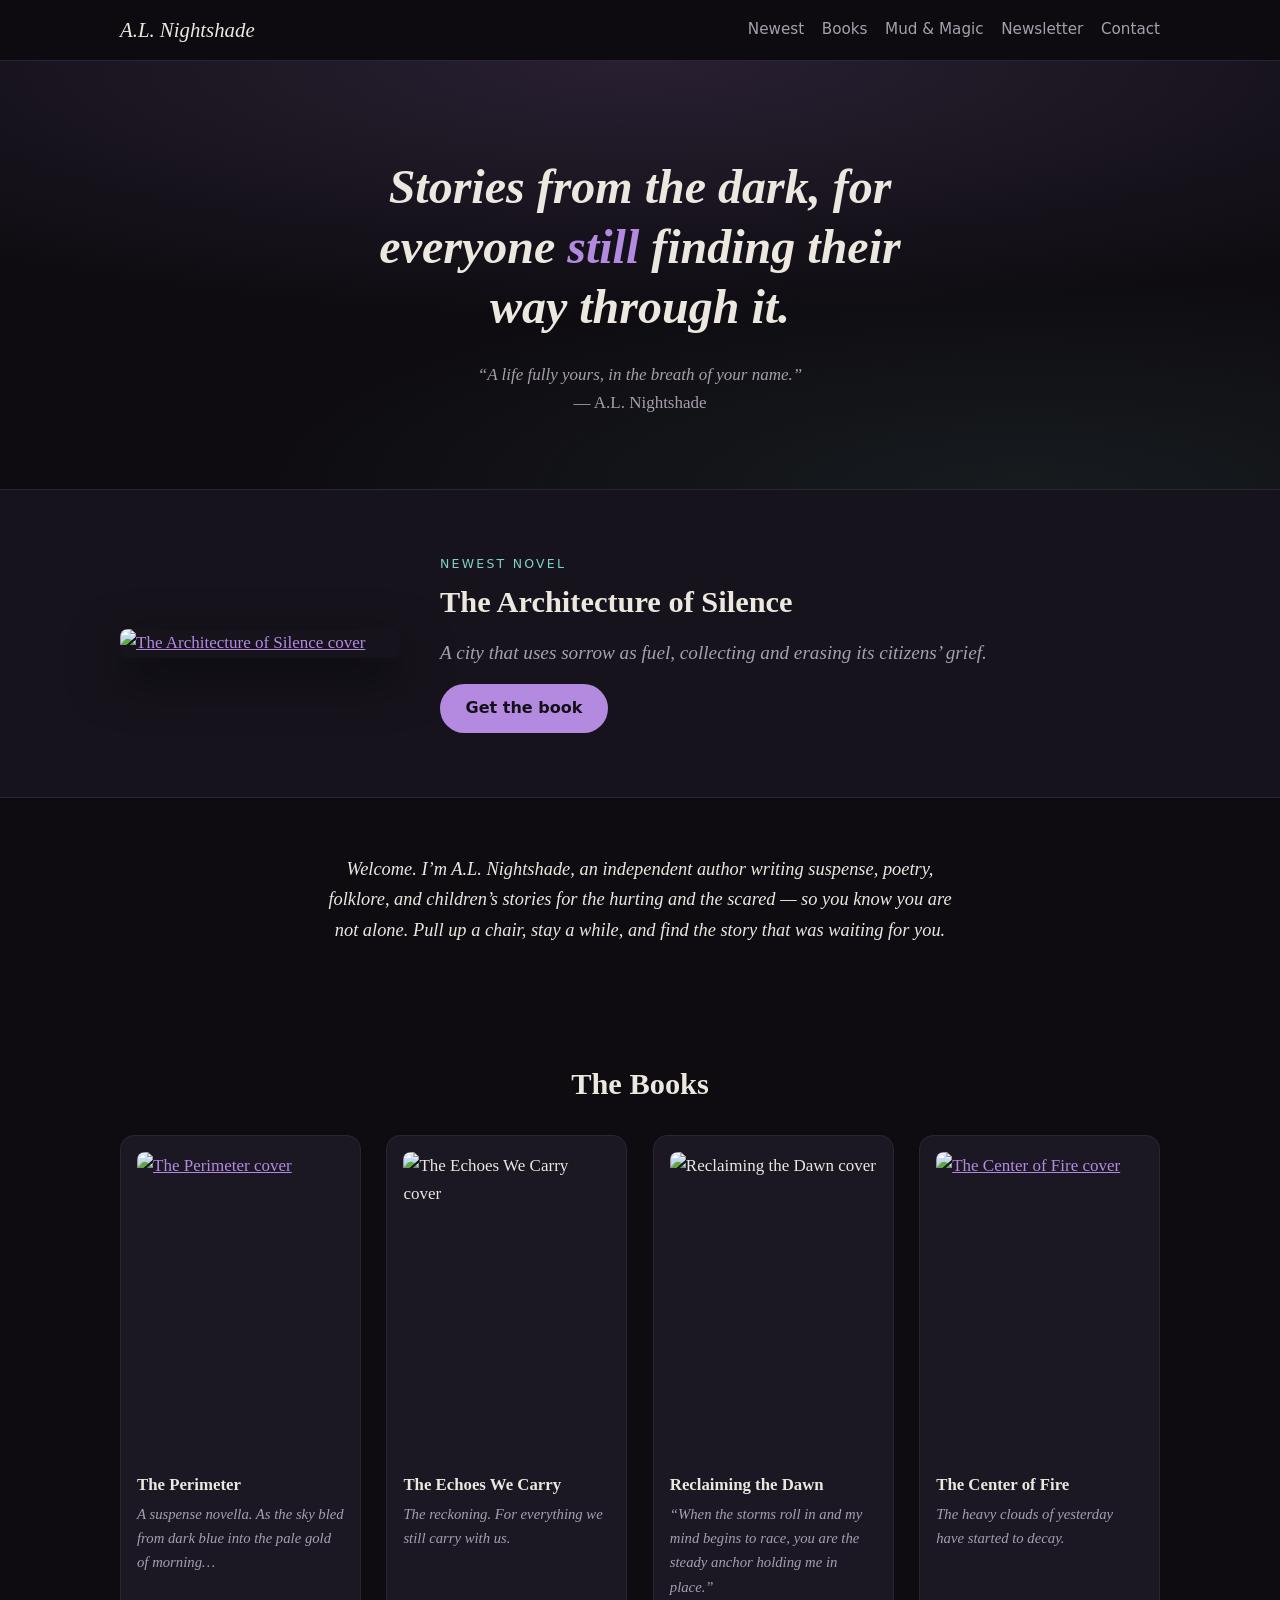
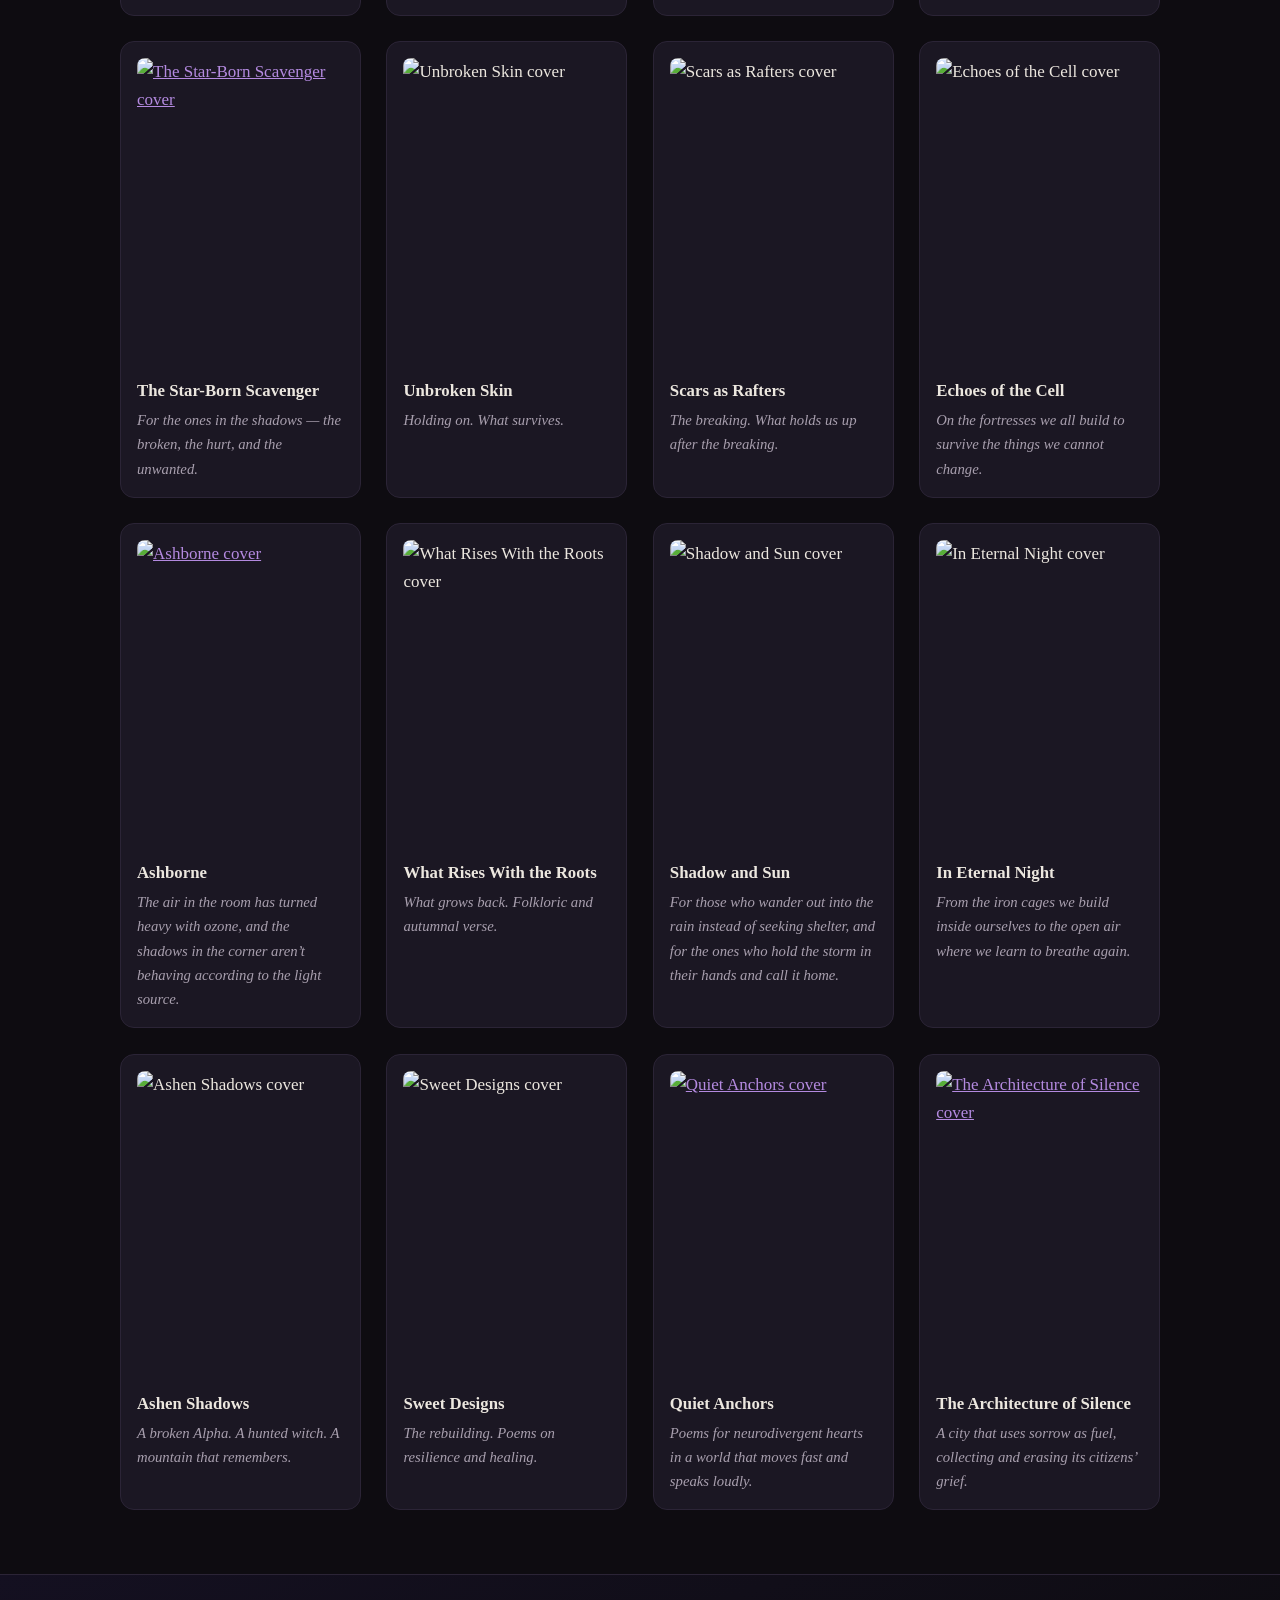
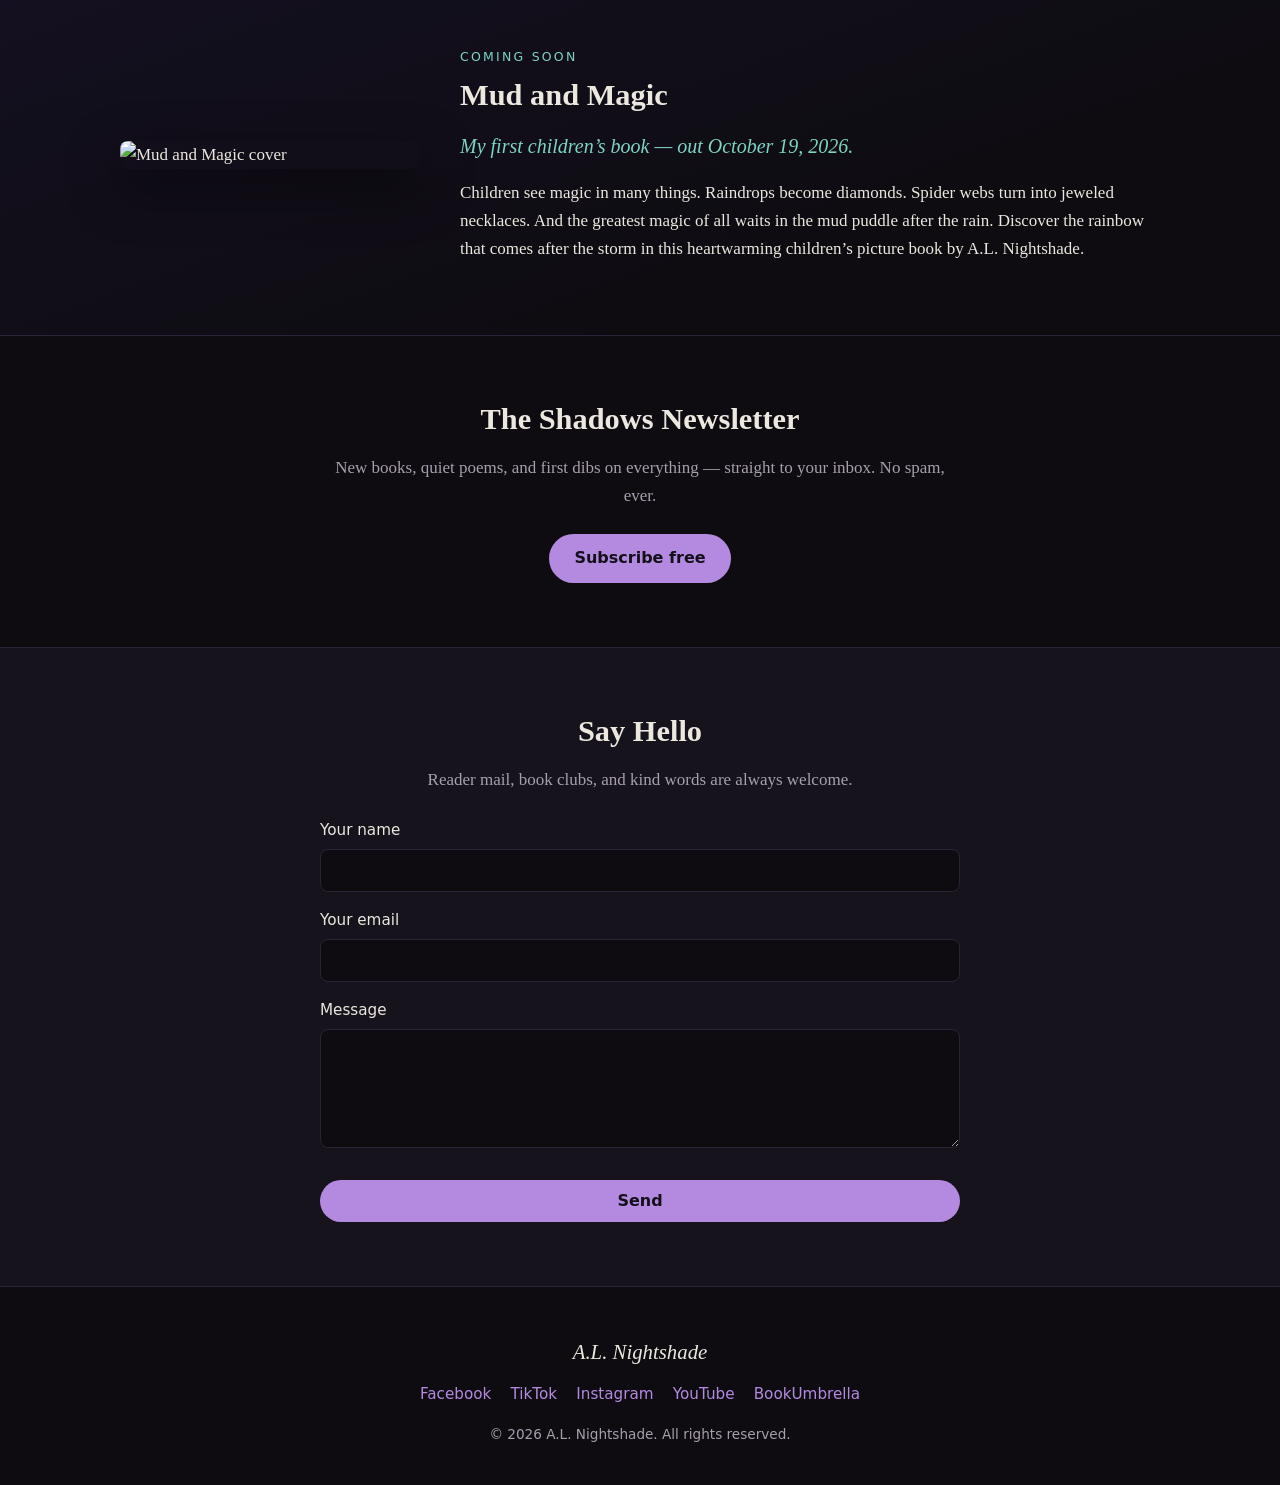
==== index.html @ 62e917c0 "Add site: index, styles, readme" ====
<!DOCTYPE html>
<html lang="en">
<head>
<meta charset="UTF-8">
<meta name="viewport" content="width=device-width, initial-scale=1.0">
<title>A.L. Nightshade — Stories from the dark</title>
<meta name="description" content="A.L. Nightshade is an independent author writing suspense, poetry, folklore, and children's stories for the hurting and the scared.">
<link rel="stylesheet" href="style.css">
</head>
<body>

<header class="site-header">
  <div class="wrap header-inner">
    <a class="brand" href="#top">A.L. Nightshade</a>
    <nav class="nav">
      <a href="#newest">Newest</a>
      <a href="#books">Books</a>
      <a href="#mud-and-magic">Mud &amp; Magic</a>
      <a href="#newsletter">Newsletter</a>
      <a href="#contact">Contact</a>
    </nav>
  </div>
</header>

<main id="top">

  <!-- HERO -->
  <section class="hero">
    <div class="wrap">
      <h1>Stories from the dark, for everyone <em>still</em> finding their way through it.</h1>
      <p class="hero-sub"><em>&ldquo;A life fully yours, in the breath of your name.&rdquo;</em><br>&mdash; A.L. Nightshade</p>
    </div>
  </section>

  <!-- NEWEST NOVEL -->
  <section id="newest" class="spotlight">
    <div class="wrap spotlight-inner">
      <div class="spotlight-cover">
        <a href="https://www.amazon.com/dp/B0HKKBH5DK" target="_blank" rel="noopener">
          <img src="images/the-architecture-of-silence.jpg" alt="The Architecture of Silence cover" loading="lazy">
        </a>
      </div>
      <div class="spotlight-text">
        <p class="kicker">Newest novel</p>
        <h2>The Architecture of Silence</h2>
        <p class="hook">A city that uses sorrow as fuel, collecting and erasing its citizens&rsquo; grief.</p>
        <a class="btn" href="https://www.amazon.com/dp/B0HKKBH5DK" target="_blank" rel="noopener">Get the book</a>
      </div>
    </div>
  </section>

  <!-- WELCOME -->
  <section class="welcome">
    <div class="wrap narrow">
      <p>Welcome. I&rsquo;m A.L. Nightshade, an independent author writing suspense, poetry, folklore, and children&rsquo;s stories for the hurting and the scared &mdash; so you know you are not alone. Pull up a chair, stay a while, and find the story that was waiting for you.</p>
    </div>
  </section>

  <!-- BOOK GRID -->
  <section id="books" class="books">
    <div class="wrap">
      <h2>The Books</h2>
      <div class="grid">

        <article class="card">
          <a href="https://www.amazon.com/dp/B0H9T5TCCG" target="_blank" rel="noopener"><img src="images/the-perimeter.jpg" alt="The Perimeter cover" loading="lazy"></a>
          <h3>The Perimeter</h3>
          <p>A suspense novella. As the sky bled from dark blue into the pale gold of morning&hellip;</p>
        </article>

        <article class="card">
          <img src="images/the-echoes-we-carry.jpg" alt="The Echoes We Carry cover" loading="lazy">
          <h3>The Echoes We Carry</h3>
          <p>The reckoning. For everything we still carry with us.</p>
        </article>

        <article class="card">
          <img src="images/reclaiming-the-dawn.jpg" alt="Reclaiming the Dawn cover" loading="lazy">
          <h3>Reclaiming the Dawn</h3>
          <p>&ldquo;When the storms roll in and my mind begins to race, you are the steady anchor holding me in place.&rdquo;</p>
        </article>

        <article class="card">
          <a href="https://www.amazon.com/dp/B0H9VN7X89" target="_blank" rel="noopener"><img src="images/the-center-of-fire.jpg" alt="The Center of Fire cover" loading="lazy"></a>
          <h3>The Center of Fire</h3>
          <p>The heavy clouds of yesterday have started to decay.</p>
        </article>

        <article class="card">
          <a href="https://www.amazon.com/dp/B0HDV2T1YN" target="_blank" rel="noopener"><img src="images/the-star-born-scavenger.jpg" alt="The Star-Born Scavenger cover" loading="lazy"></a>
          <h3>The Star-Born Scavenger</h3>
          <p>For the ones in the shadows &mdash; the broken, the hurt, and the unwanted.</p>
        </article>

        <article class="card">
          <img src="images/unbroken-skin.jpg" alt="Unbroken Skin cover" loading="lazy">
          <h3>Unbroken Skin</h3>
          <p>Holding on. What survives.</p>
        </article>

        <article class="card">
          <img src="images/scars-as-rafters.jpg" alt="Scars as Rafters cover" loading="lazy">
          <h3>Scars as Rafters</h3>
          <p>The breaking. What holds us up after the breaking.</p>
        </article>

        <article class="card">
          <img src="images/echoes-of-the-cell.jpg" alt="Echoes of the Cell cover" loading="lazy">
          <h3>Echoes of the Cell</h3>
          <p>On the fortresses we all build to survive the things we cannot change.</p>
        </article>

        <article class="card">
          <a href="https://www.amazon.com/dp/B0H9JK4DQS" target="_blank" rel="noopener"><img src="images/ashborne.jpg" alt="Ashborne cover" loading="lazy"></a>
          <h3>Ashborne</h3>
          <p>The air in the room has turned heavy with ozone, and the shadows in the corner aren&rsquo;t behaving according to the light source.</p>
        </article>

        <article class="card">
          <img src="images/what-rises-with-the-roots.jpg" alt="What Rises With the Roots cover" loading="lazy">
          <h3>What Rises With the Roots</h3>
          <p>What grows back. Folkloric and autumnal verse.</p>
        </article>

        <article class="card">
          <img src="images/shadow-and-sun.jpg" alt="Shadow and Sun cover" loading="lazy">
          <h3>Shadow and Sun</h3>
          <p>For those who wander out into the rain instead of seeking shelter, and for the ones who hold the storm in their hands and call it home.</p>
        </article>

        <article class="card">
          <img src="images/in-eternal-night.jpg" alt="In Eternal Night cover" loading="lazy">
          <h3>In Eternal Night</h3>
          <p>From the iron cages we build inside ourselves to the open air where we learn to breathe again.</p>
        </article>

        <article class="card">
          <img src="images/ashen-shadows.jpg" alt="Ashen Shadows cover" loading="lazy">
          <h3>Ashen Shadows</h3>
          <p>A broken Alpha. A hunted witch. A mountain that remembers.</p>
        </article>

        <article class="card">
          <img src="images/sweet-designs.jpg" alt="Sweet Designs cover" loading="lazy">
          <h3>Sweet Designs</h3>
          <p>The rebuilding. Poems on resilience and healing.</p>
        </article>

        <article class="card">
          <a href="https://www.amazon.com/dp/B0HF114F2T" target="_blank" rel="noopener"><img src="images/quiet-anchors.jpg" alt="Quiet Anchors cover" loading="lazy"></a>
          <h3>Quiet Anchors</h3>
          <p>Poems for neurodivergent hearts in a world that moves fast and speaks loudly.</p>
        </article>

        <article class="card">
          <a href="https://www.amazon.com/dp/B0HKKBH5DK" target="_blank" rel="noopener"><img src="images/the-architecture-of-silence.jpg" alt="The Architecture of Silence cover" loading="lazy"></a>
          <h3>The Architecture of Silence</h3>
          <p>A city that uses sorrow as fuel, collecting and erasing its citizens&rsquo; grief.</p>
        </article>

      </div>
    </div>
  </section>

  <!-- MUD AND MAGIC -->
  <section id="mud-and-magic" class="mud">
    <div class="wrap mud-inner">
      <div class="mud-cover">
        <img src="images/mud-and-magic.jpg" alt="Mud and Magic cover" loading="lazy">
      </div>
      <div class="mud-text">
        <p class="kicker">Coming soon</p>
        <h2>Mud and Magic</h2>
        <p class="hook">My first children&rsquo;s book &mdash; out October 19, 2026.</p>
        <p>Children see magic in many things. Raindrops become diamonds. Spider webs turn into jeweled necklaces. And the greatest magic of all waits in the mud puddle after the rain. Discover the rainbow that comes after the storm in this heartwarming children&rsquo;s picture book by A.L. Nightshade.</p>
      </div>
    </div>
  </section>

  <!-- NEWSLETTER -->
  <section id="newsletter" class="newsletter">
    <div class="wrap narrow center">
      <h2>The Shadows Newsletter</h2>
      <p>New books, quiet poems, and first dibs on everything &mdash; straight to your inbox. No spam, ever.</p>
      <a class="btn" href="https://alnightshadenewsletter.beehiiv.com/subscribe" target="_blank" rel="noopener">Subscribe free</a>
    </div>
  </section>

  <!-- CONTACT -->
  <section id="contact" class="contact">
    <div class="wrap narrow">
      <h2>Say Hello</h2>
      <p>Reader mail, book clubs, and kind words are always welcome.</p>
      <form action="https://formsubmit.co/alnightshadeauthor@gmail.com" method="POST">
        <input type="hidden" name="_captcha" value="true">
        <input type="hidden" name="_subject" value="Website contact form — A.L. Nightshade">
        <input type="text" name="_honey" style="display:none" tabindex="-1" autocomplete="off">
        <label>
          Your name
          <input type="text" name="name" required autocomplete="name">
        </label>
        <label>
          Your email
          <input type="email" name="email" required autocomplete="email">
        </label>
        <label>
          Message
          <textarea name="message" rows="5" required></textarea>
        </label>
        <button class="btn" type="submit">Send</button>
      </form>
    </div>
  </section>

</main>

<footer class="site-footer">
  <div class="wrap">
    <p class="footer-brand">A.L. Nightshade</p>
    <p class="social">
      <a href="https://www.facebook.com/profile.php?id=61591885481773" target="_blank" rel="noopener">Facebook</a>
      <a href="https://www.tiktok.com/@a.l.nightshade" target="_blank" rel="noopener">TikTok</a>
      <a href="https://www.instagram.com/alnightshadeauthor" target="_blank" rel="noopener">Instagram</a>
      <a href="https://www.youtube.com/@A.L.Nightshade" target="_blank" rel="noopener">YouTube</a>
      <a href="https://bookumbrella.com/author/a-l-nightshade" target="_blank" rel="noopener">BookUmbrella</a>
    </p>
    <p class="copy">&copy; 2026 A.L. Nightshade. All rights reserved.</p>
  </div>
</footer>

</body>
</html>
---- style.css ----
/* A.L. Nightshade — dark literary theme */
:root {
  --bg: #0e0c11;
  --bg2: #16131c;
  --ink: #ece7df;
  --muted: #a89fae;
  --accent: #b48ae0;
  --accent2: #7fd4c1;
  --card: #1b1723;
  --line: #2b2436;
  --radius: 14px;
}

* { box-sizing: border-box; margin: 0; padding: 0; }

html { scroll-behavior: smooth; }

body {
  background: var(--bg);
  color: var(--ink);
  font-family: Georgia, "Times New Roman", serif;
  line-height: 1.65;
  font-size: 17px;
}

.wrap { max-width: 1080px; margin: 0 auto; padding: 0 1.25rem; }
.wrap.narrow { max-width: 680px; }
.center { text-align: center; }

img { max-width: 100%; height: auto; display: block; border-radius: 8px; }

h1, h2, h3 { line-height: 1.25; font-weight: 600; }
h2 { font-size: 1.9rem; margin-bottom: 1rem; }
h3 { font-size: 1.15rem; margin: 0.8rem 0 0.35rem; }

a { color: var(--accent); }
a:hover { color: var(--accent2); }

.kicker {
  text-transform: uppercase;
  letter-spacing: 0.18em;
  font-size: 0.78rem;
  color: var(--accent2);
  margin-bottom: 0.5rem;
  font-family: system-ui, -apple-system, sans-serif;
}

.btn {
  display: inline-block;
  margin-top: 1rem;
  padding: 0.7rem 1.6rem;
  border-radius: 999px;
  background: var(--accent);
  color: #14101a;
  font-family: system-ui, -apple-system, sans-serif;
  font-weight: 700;
  text-decoration: none;
  border: none;
  cursor: pointer;
  font-size: 1rem;
}
.btn:hover { background: var(--accent2); color: #14101a; }

/* header */
.site-header {
  position: sticky; top: 0; z-index: 50;
  background: rgba(14, 12, 17, 0.92);
  backdrop-filter: blur(8px);
  border-bottom: 1px solid var(--line);
}
.header-inner {
  display: flex; align-items: center; justify-content: space-between;
  padding-top: 0.8rem; padding-bottom: 0.8rem;
}
.brand {
  font-size: 1.3rem; color: var(--ink); text-decoration: none; font-style: italic;
}
.nav { display: flex; gap: 1.1rem; flex-wrap: wrap; }
.nav a {
  color: var(--muted); text-decoration: none; font-size: 0.95rem;
  font-family: system-ui, -apple-system, sans-serif;
}
.nav a:hover { color: var(--ink); }

/* hero */
.hero {
  padding: 6rem 0 4.5rem;
  text-align: center;
  background:
    radial-gradient(ellipse 80% 60% at 50% 0%, rgba(180, 138, 224, 0.16), transparent),
    radial-gradient(ellipse 60% 50% at 80% 100%, rgba(127, 212, 193, 0.08), transparent),
    var(--bg);
}
.hero h1 { font-size: clamp(1.8rem, 4.5vw, 3rem); max-width: 22ch; margin: 0 auto; font-style: italic; }
.hero h1 em { color: var(--accent); }
.hero-sub { margin-top: 1.5rem; color: var(--muted); }

/* spotlight */
.spotlight { background: var(--bg2); padding: 4rem 0; border-top: 1px solid var(--line); border-bottom: 1px solid var(--line); }
.spotlight-inner { display: grid; grid-template-columns: 280px 1fr; gap: 2.5rem; align-items: center; }
.spotlight-cover img { box-shadow: 0 18px 50px rgba(0,0,0,0.55); }
.spotlight-text .hook { font-size: 1.2rem; font-style: italic; color: var(--muted); margin-top: 0.5rem; }

/* welcome */
.welcome { padding: 3.5rem 0; font-size: 1.15rem; font-style: italic; color: var(--ink); }
.welcome p { text-align: center; }

/* book grid */
.books { padding: 4rem 0; }
.books h2 { text-align: center; margin-bottom: 2rem; }
.grid {
  display: grid;
  grid-template-columns: repeat(auto-fill, minmax(200px, 1fr));
  gap: 1.6rem;
}
.card {
  background: var(--card);
  border: 1px solid var(--line);
  border-radius: var(--radius);
  padding: 1rem;
  transition: transform 0.2s ease, border-color 0.2s ease;
}
.card:hover { transform: translateY(-4px); border-color: var(--accent); }
.card img { aspect-ratio: 2/3; object-fit: cover; width: 100%; }
.card h3 { font-size: 1.05rem; }
.card p { font-size: 0.92rem; color: var(--muted); font-style: italic; }

/* mud and magic */
.mud { background: linear-gradient(160deg, #141021, #0e0c11 70%); padding: 4.5rem 0; border-top: 1px solid var(--line); }
.mud-inner { display: grid; grid-template-columns: 300px 1fr; gap: 2.5rem; align-items: center; }
.mud-cover img { box-shadow: 0 18px 50px rgba(0,0,0,0.55); }
.mud-text .hook { font-size: 1.25rem; color: var(--accent2); font-style: italic; margin: 0.5rem 0 1rem; }

/* newsletter */
.newsletter { padding: 4rem 0; border-top: 1px solid var(--line); }
.newsletter p { color: var(--muted); margin: 0.5rem 0; }

/* contact */
.contact { background: var(--bg2); padding: 4rem 0; border-top: 1px solid var(--line); }
.contact h2 { text-align: center; }
.contact > .wrap > p { text-align: center; color: var(--muted); margin-bottom: 1.5rem; }
.contact form { display: grid; gap: 1rem; }
.contact label { display: grid; gap: 0.35rem; font-family: system-ui, -apple-system, sans-serif; font-size: 0.95rem; }
.contact input, .contact textarea {
  background: var(--bg);
  border: 1px solid var(--line);
  border-radius: 8px;
  color: var(--ink);
  padding: 0.7rem 0.9rem;
  font-size: 1rem;
  font-family: inherit;
  width: 100%;
}
.contact input:focus, .contact textarea:focus { outline: none; border-color: var(--accent); }

/* footer */
.site-footer { padding: 3rem 0 2.5rem; border-top: 1px solid var(--line); text-align: center; }
.footer-brand { font-style: italic; font-size: 1.3rem; margin-bottom: 0.8rem; }
.social { display: flex; gap: 1.2rem; justify-content: center; flex-wrap: wrap; margin-bottom: 1rem; }
.social a { font-family: system-ui, -apple-system, sans-serif; font-size: 0.95rem; text-decoration: none; }
.copy { color: var(--muted); font-size: 0.85rem; font-family: system-ui, -apple-system, sans-serif; }

/* responsive */
@media (max-width: 720px) {
  .spotlight-inner, .mud-inner { grid-template-columns: 1fr; }
  .spotlight-cover, .mud-cover { max-width: 240px; margin: 0 auto; }
  .hero { padding: 4rem 0 3rem; }
  .nav { gap: 0.8rem; }
  .header-inner { flex-direction: column; gap: 0.6rem; }
}
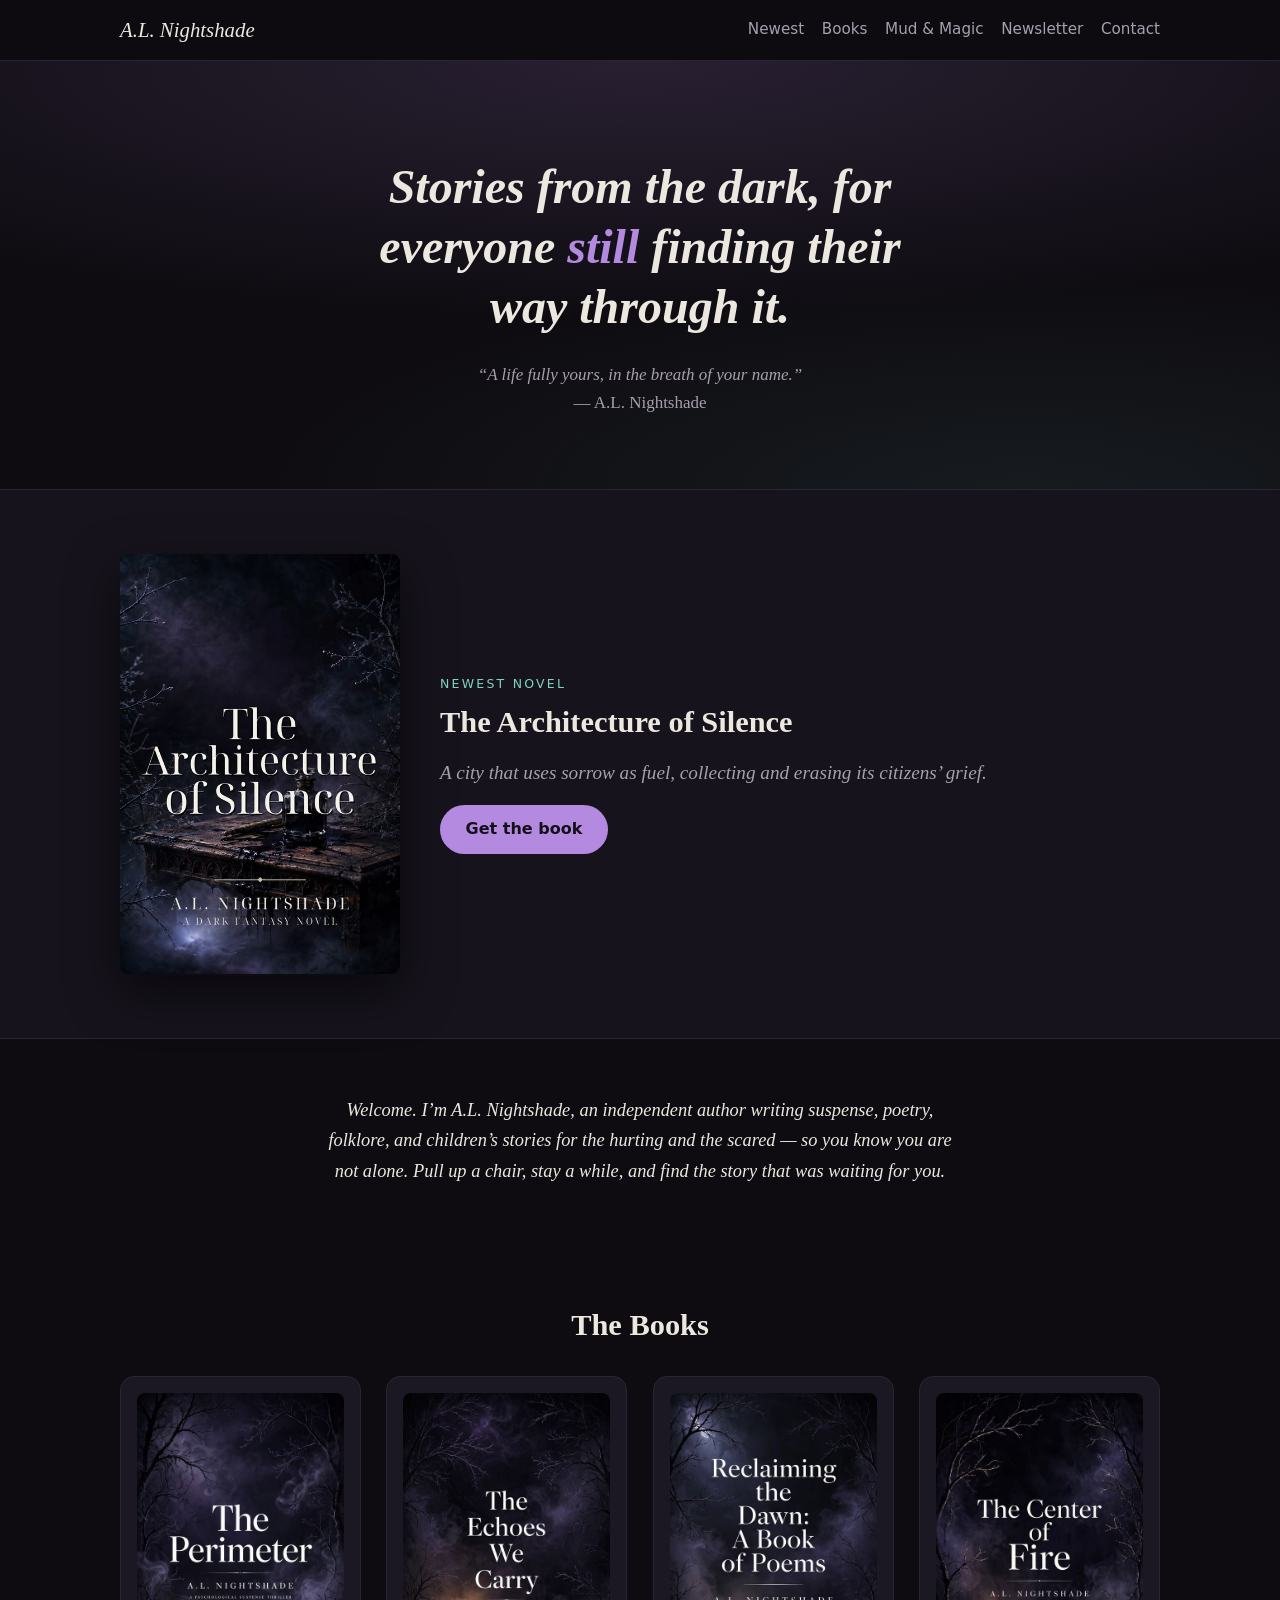
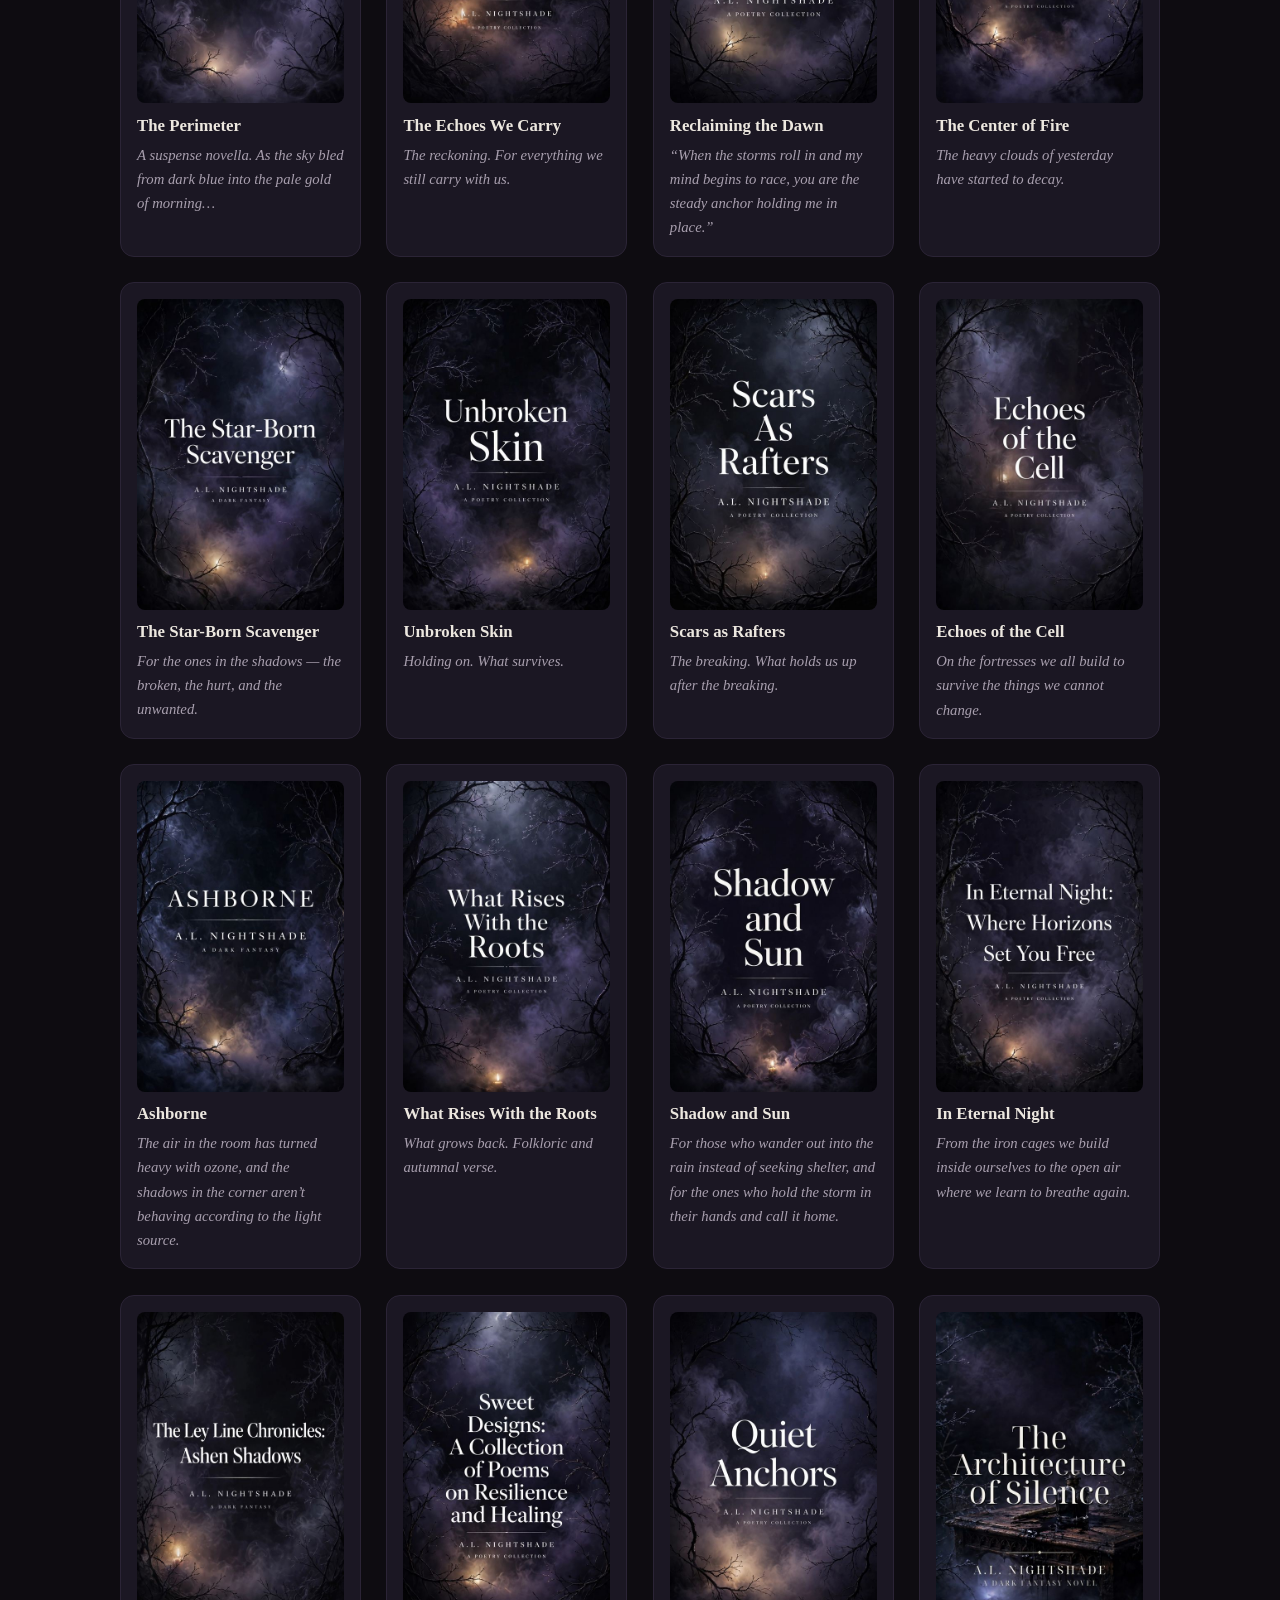
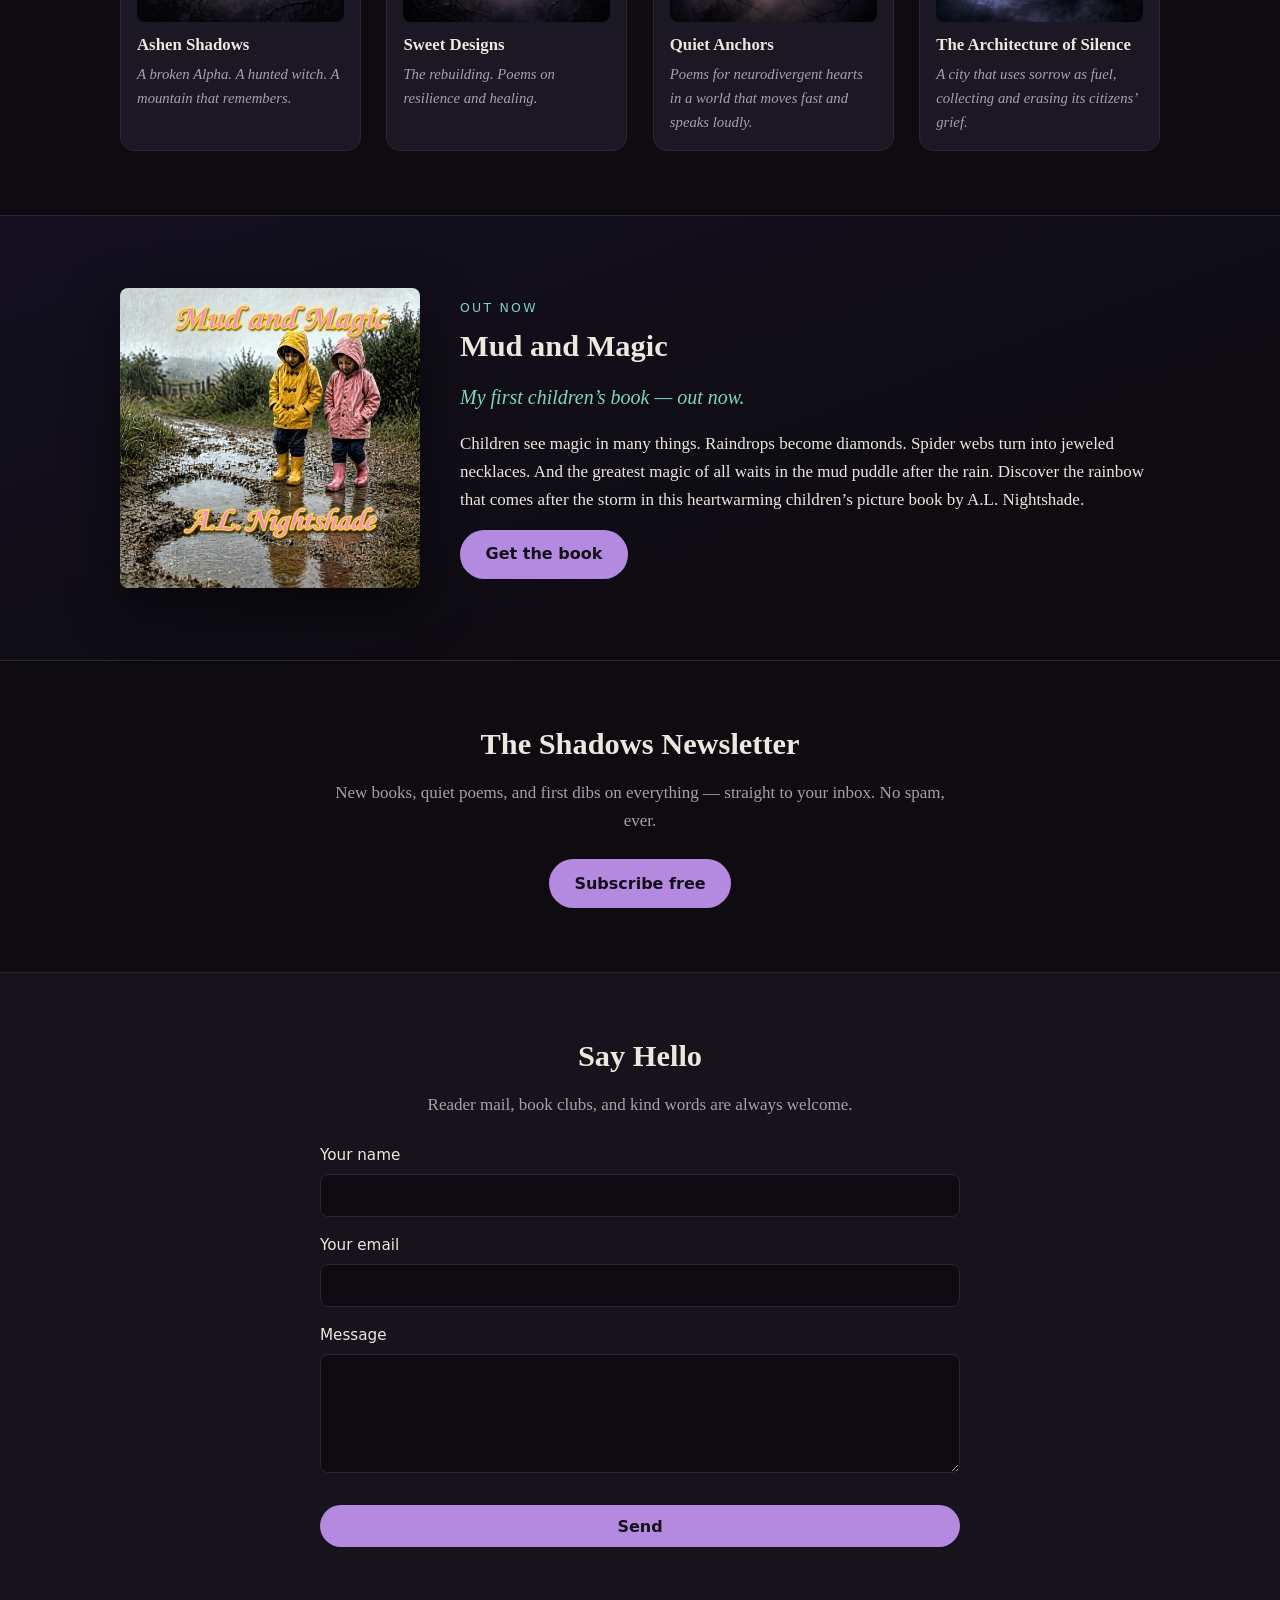
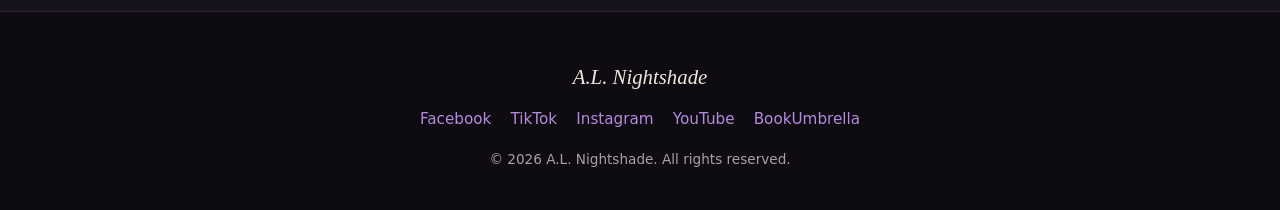
==== commit f40f3ea7: "Mud and Magic: mark out now, add Amazon link" ====
--- a/index.html
+++ b/index.html
@@ -166,13 +166,14 @@
   <section id="mud-and-magic" class="mud">
     <div class="wrap mud-inner">
       <div class="mud-cover">
-        <img src="images/mud-and-magic.jpg" alt="Mud and Magic cover" loading="lazy">
+        <a href="https://www.amazon.com/dp/B0HLY4JBHN" target="_blank" rel="noopener"><img src="images/mud-and-magic.jpg" alt="Mud and Magic cover" loading="lazy"></a>
       </div>
       <div class="mud-text">
-        <p class="kicker">Coming soon</p>
+        <p class="kicker">Out now</p>
         <h2>Mud and Magic</h2>
-        <p class="hook">My first children&rsquo;s book &mdash; out October 19, 2026.</p>
+        <p class="hook">My first children&rsquo;s book &mdash; out now.</p>
         <p>Children see magic in many things. Raindrops become diamonds. Spider webs turn into jeweled necklaces. And the greatest magic of all waits in the mud puddle after the rain. Discover the rainbow that comes after the storm in this heartwarming children&rsquo;s picture book by A.L. Nightshade.</p>
+        <a class="btn" href="https://www.amazon.com/dp/B0HLY4JBHN" target="_blank" rel="noopener">Get the book</a>
       </div>
     </div>
   </section>
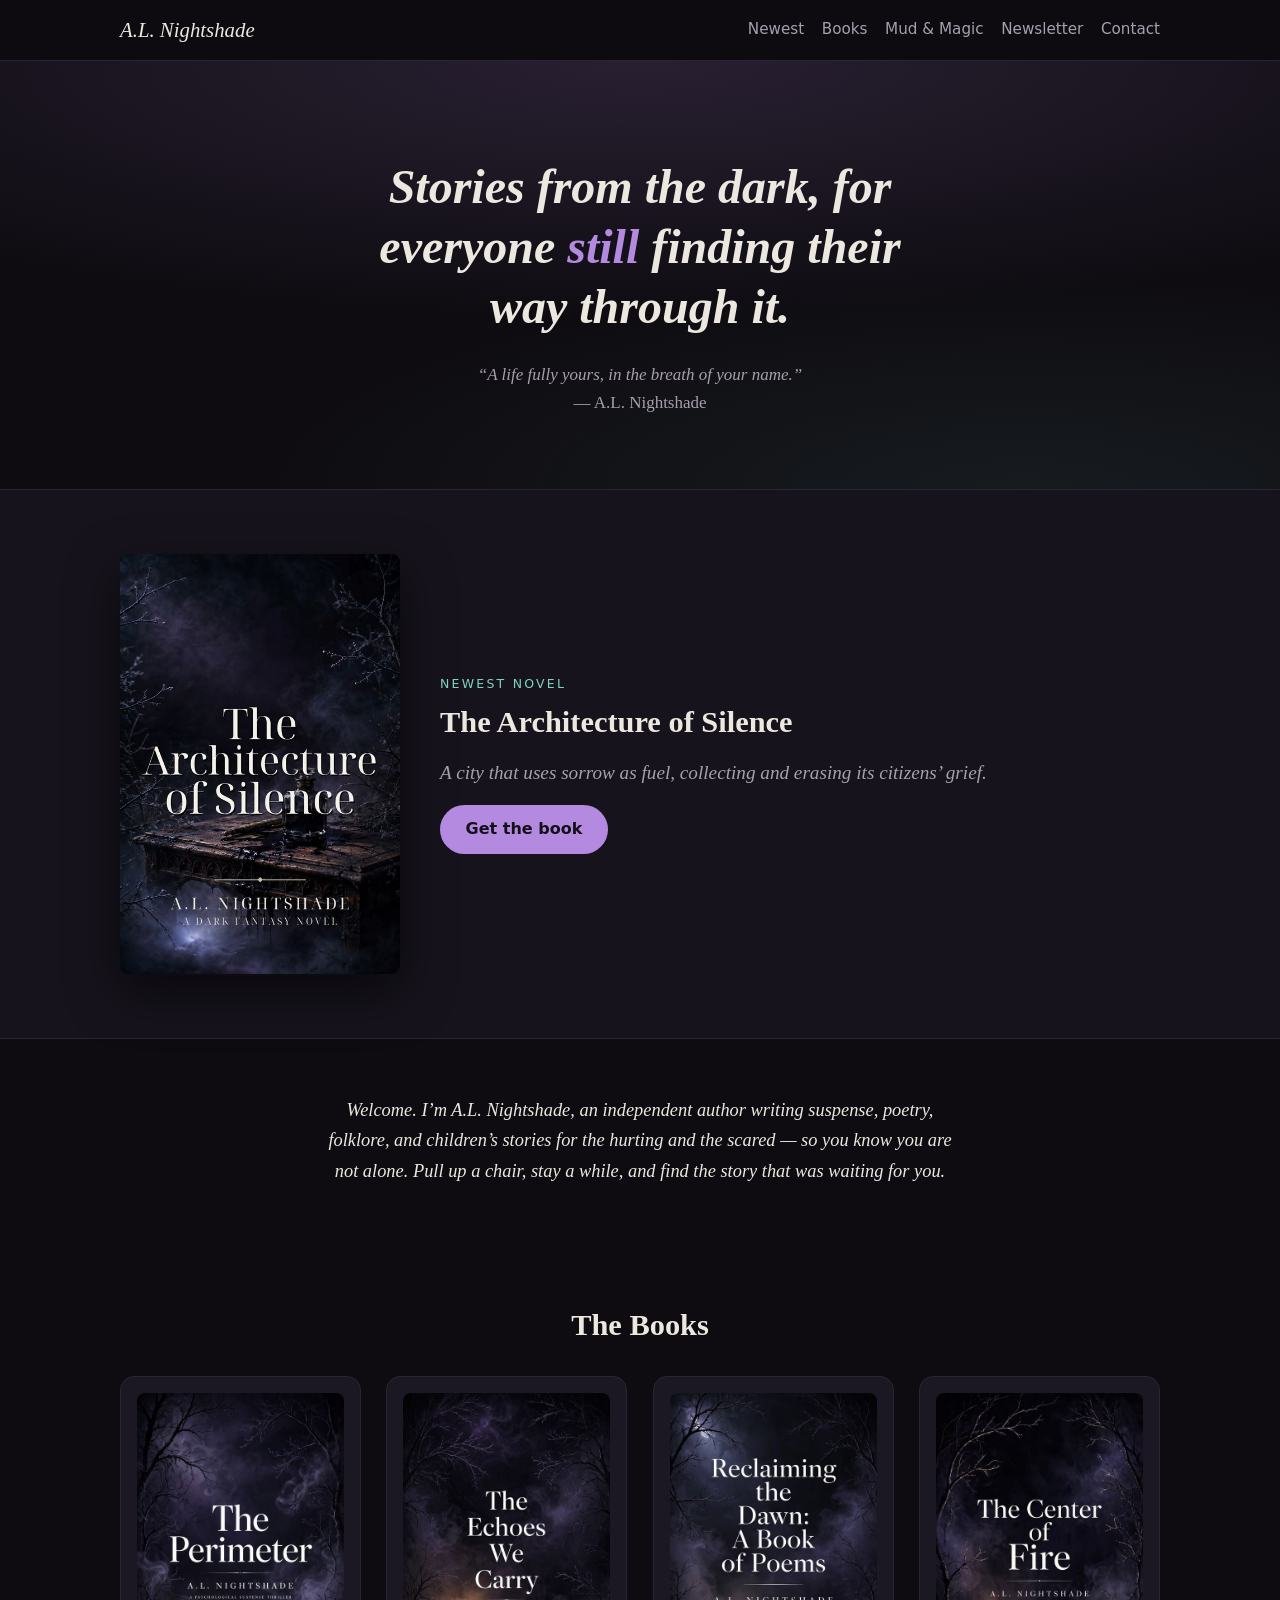
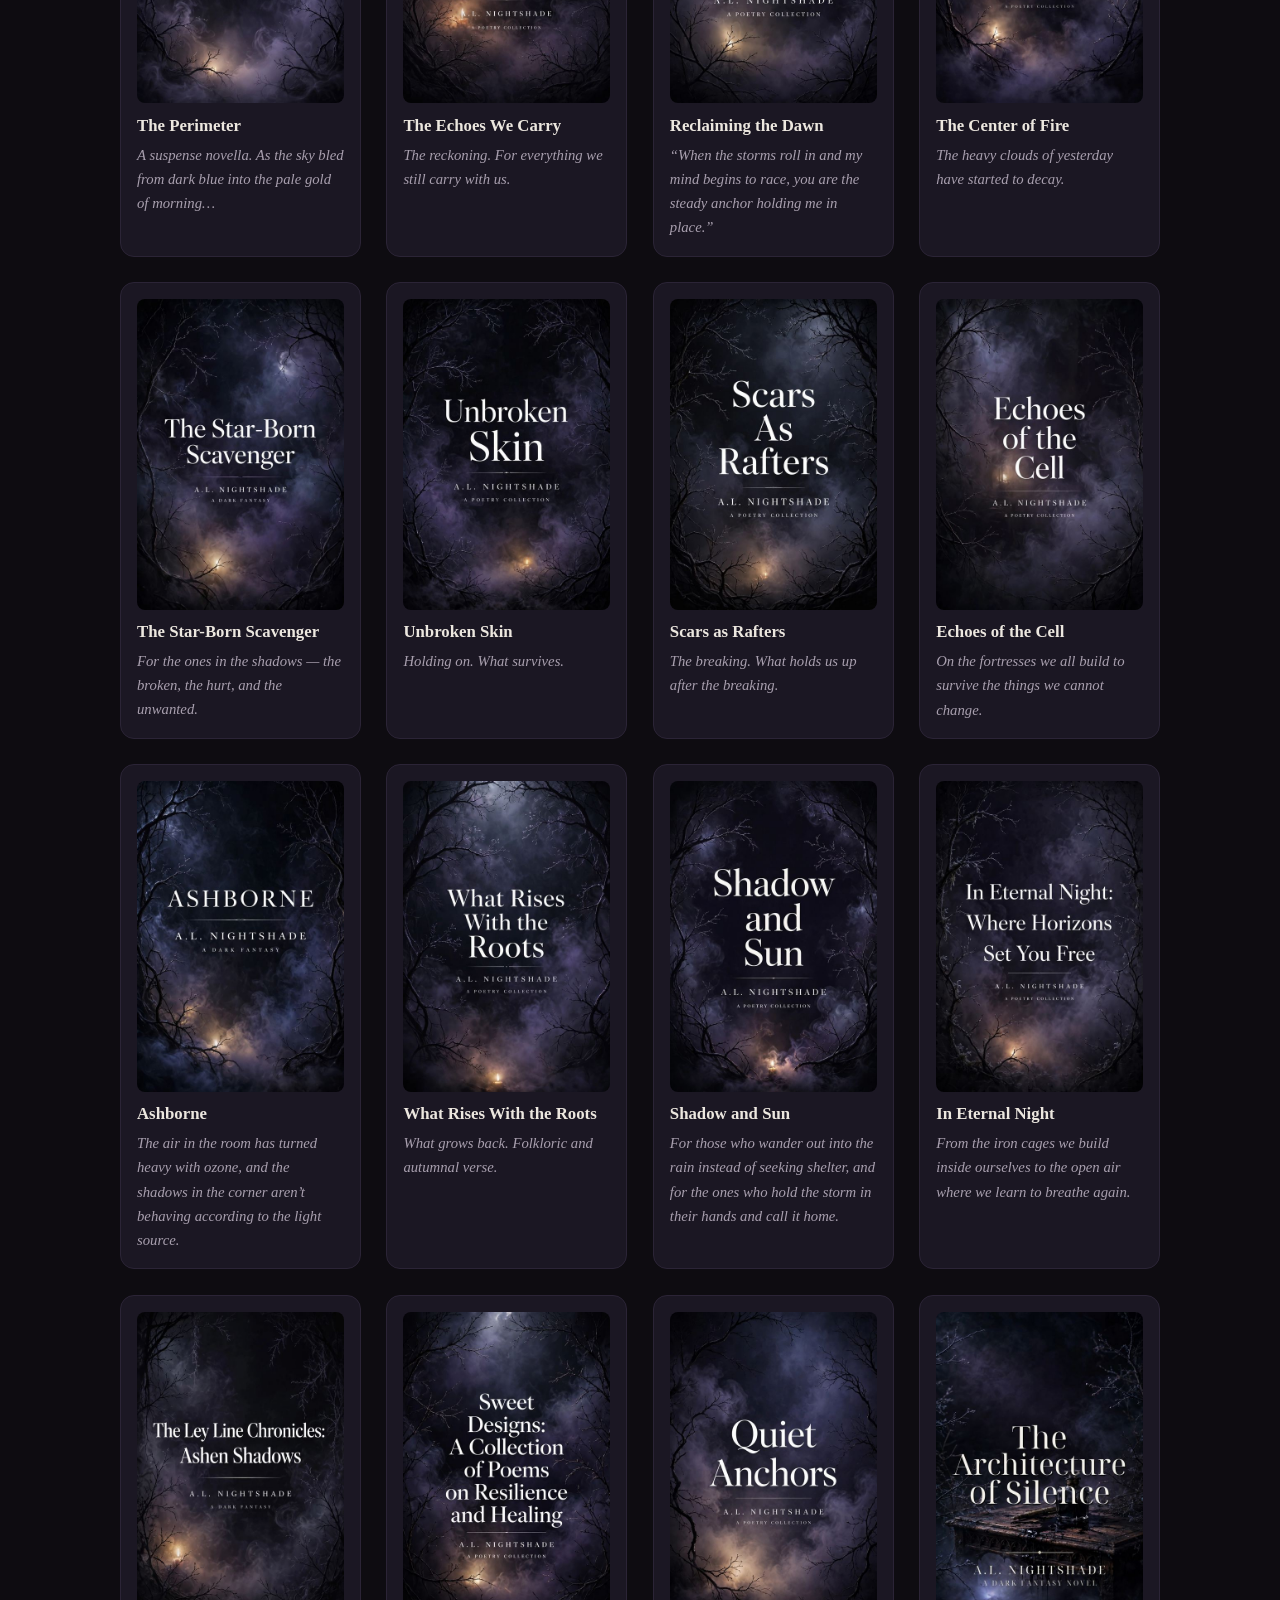
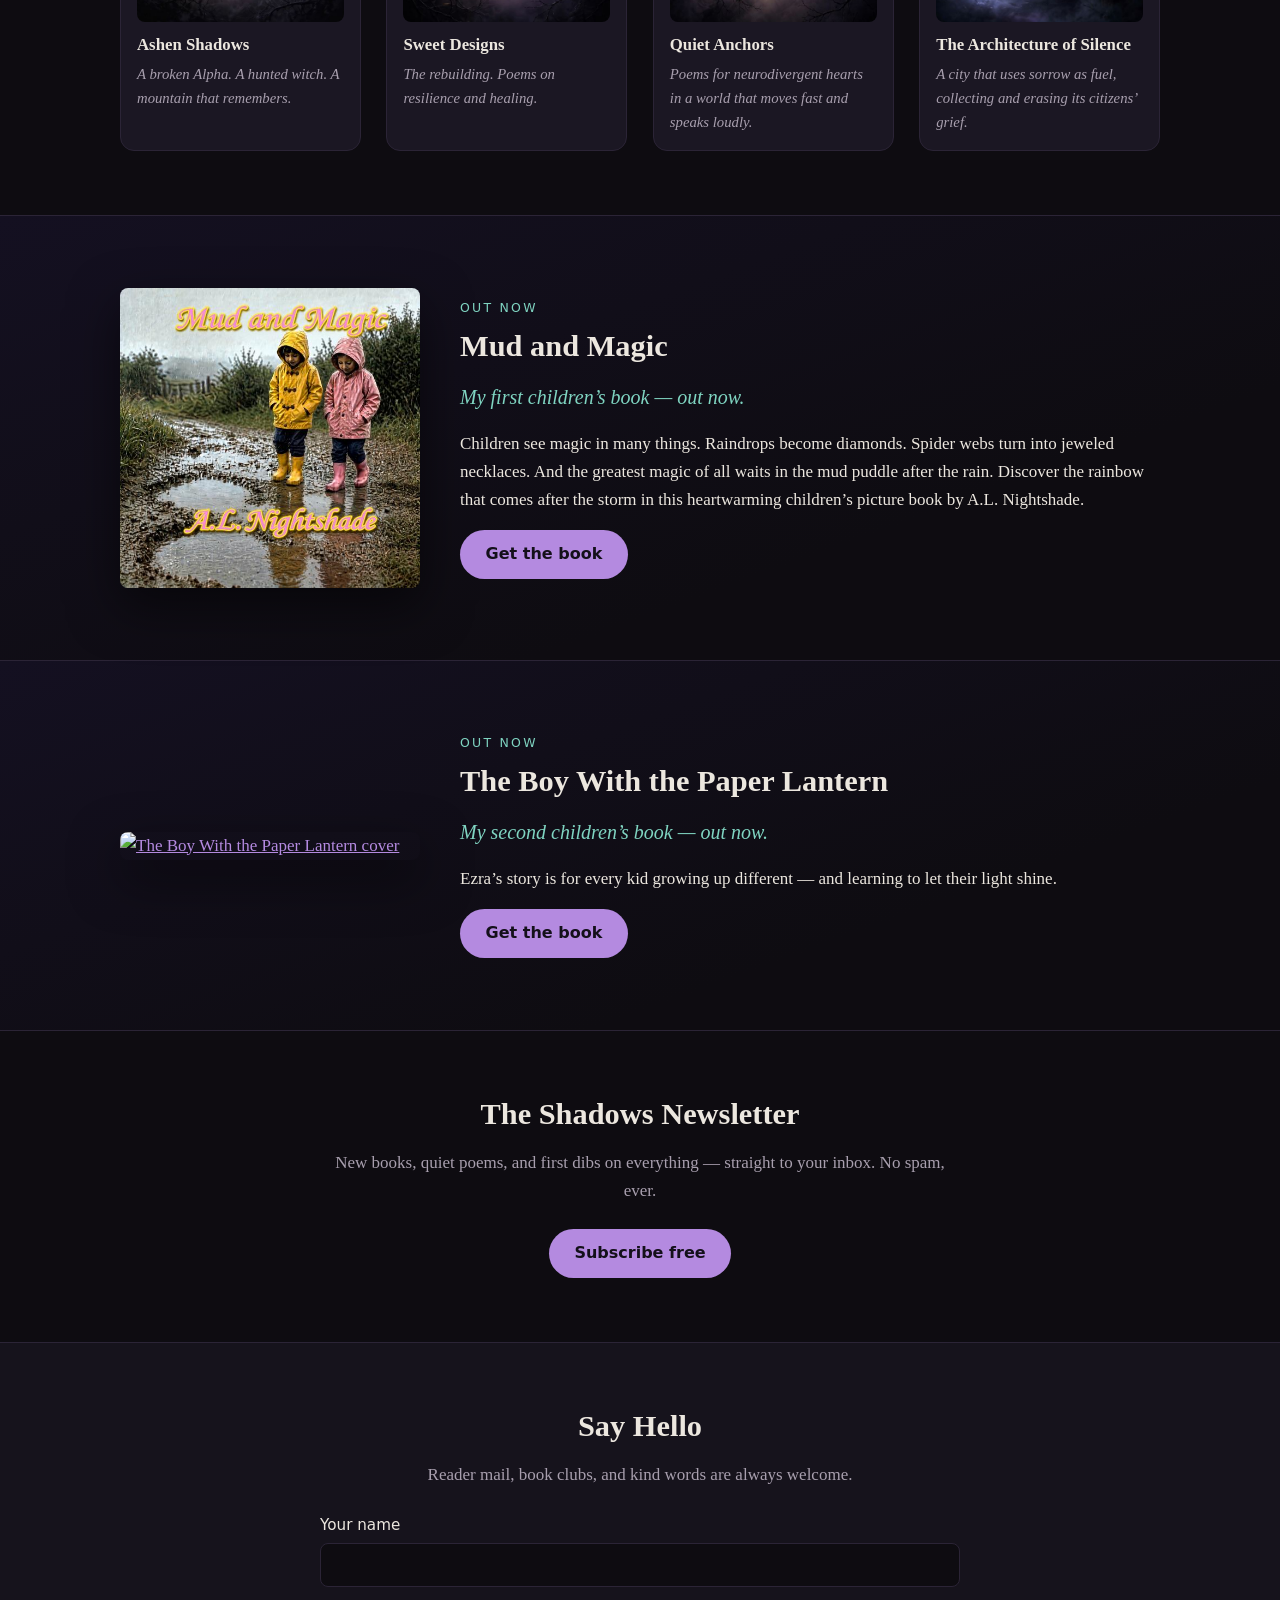
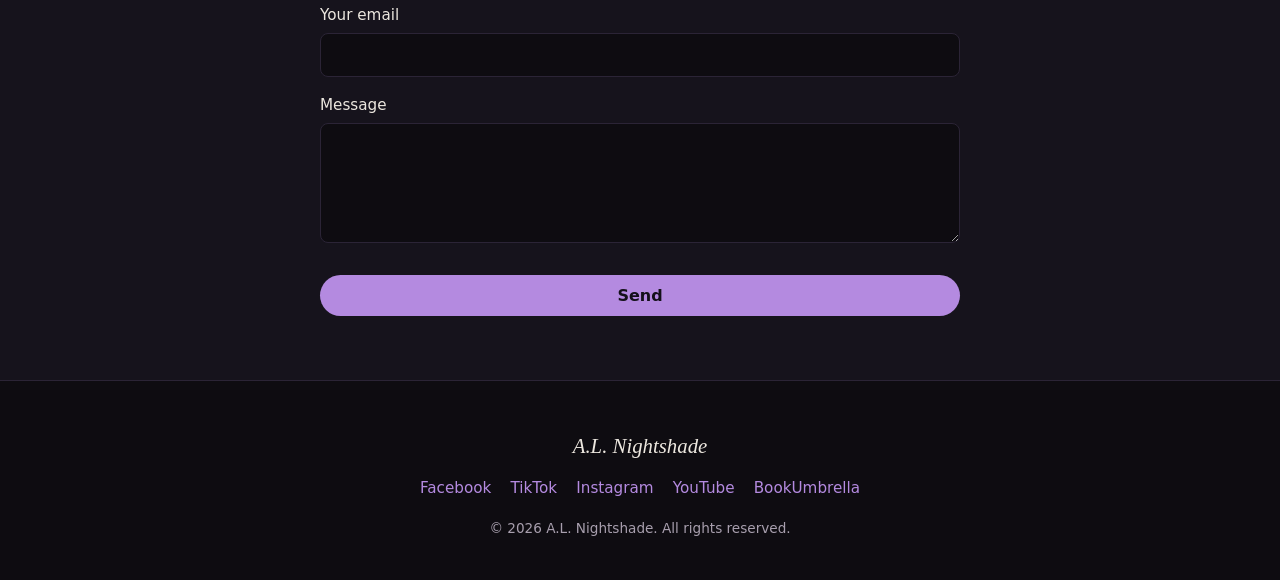
==== commit abda5479: "Add The Boy With the Paper Lantern section" ====
--- a/index.html
+++ b/index.html
@@ -174,6 +174,22 @@
         <p class="hook">My first children&rsquo;s book &mdash; out now.</p>
         <p>Children see magic in many things. Raindrops become diamonds. Spider webs turn into jeweled necklaces. And the greatest magic of all waits in the mud puddle after the rain. Discover the rainbow that comes after the storm in this heartwarming children&rsquo;s picture book by A.L. Nightshade.</p>
         <a class="btn" href="https://www.amazon.com/dp/B0HLY4JBHN" target="_blank" rel="noopener">Get the book</a>
+      </div>
+    </div>
+  </section>
+
+  <!-- THE BOY WITH THE PAPER LANTERN -->
+  <section id="paper-lantern" class="mud">
+    <div class="wrap mud-inner">
+      <div class="mud-cover">
+        <a href="https://www.amazon.com/Boy-Paper-Lantern-L-Nightshade-ebook/dp/B0HNH6SLMR" target="_blank" rel="noopener"><img src="images/the-boy-with-the-paper-lantern.jpg" alt="The Boy With the Paper Lantern cover" loading="lazy"></a>
+      </div>
+      <div class="mud-text">
+        <p class="kicker">Out now</p>
+        <h2>The Boy With the Paper Lantern</h2>
+        <p class="hook">My second children&rsquo;s book &mdash; out now.</p>
+        <p>Ezra&rsquo;s story is for every kid growing up different &mdash; and learning to let their light shine.</p>
+        <a class="btn" href="https://www.amazon.com/Boy-Paper-Lantern-L-Nightshade-ebook/dp/B0HNH6SLMR" target="_blank" rel="noopener">Get the book</a>
       </div>
     </div>
   </section>
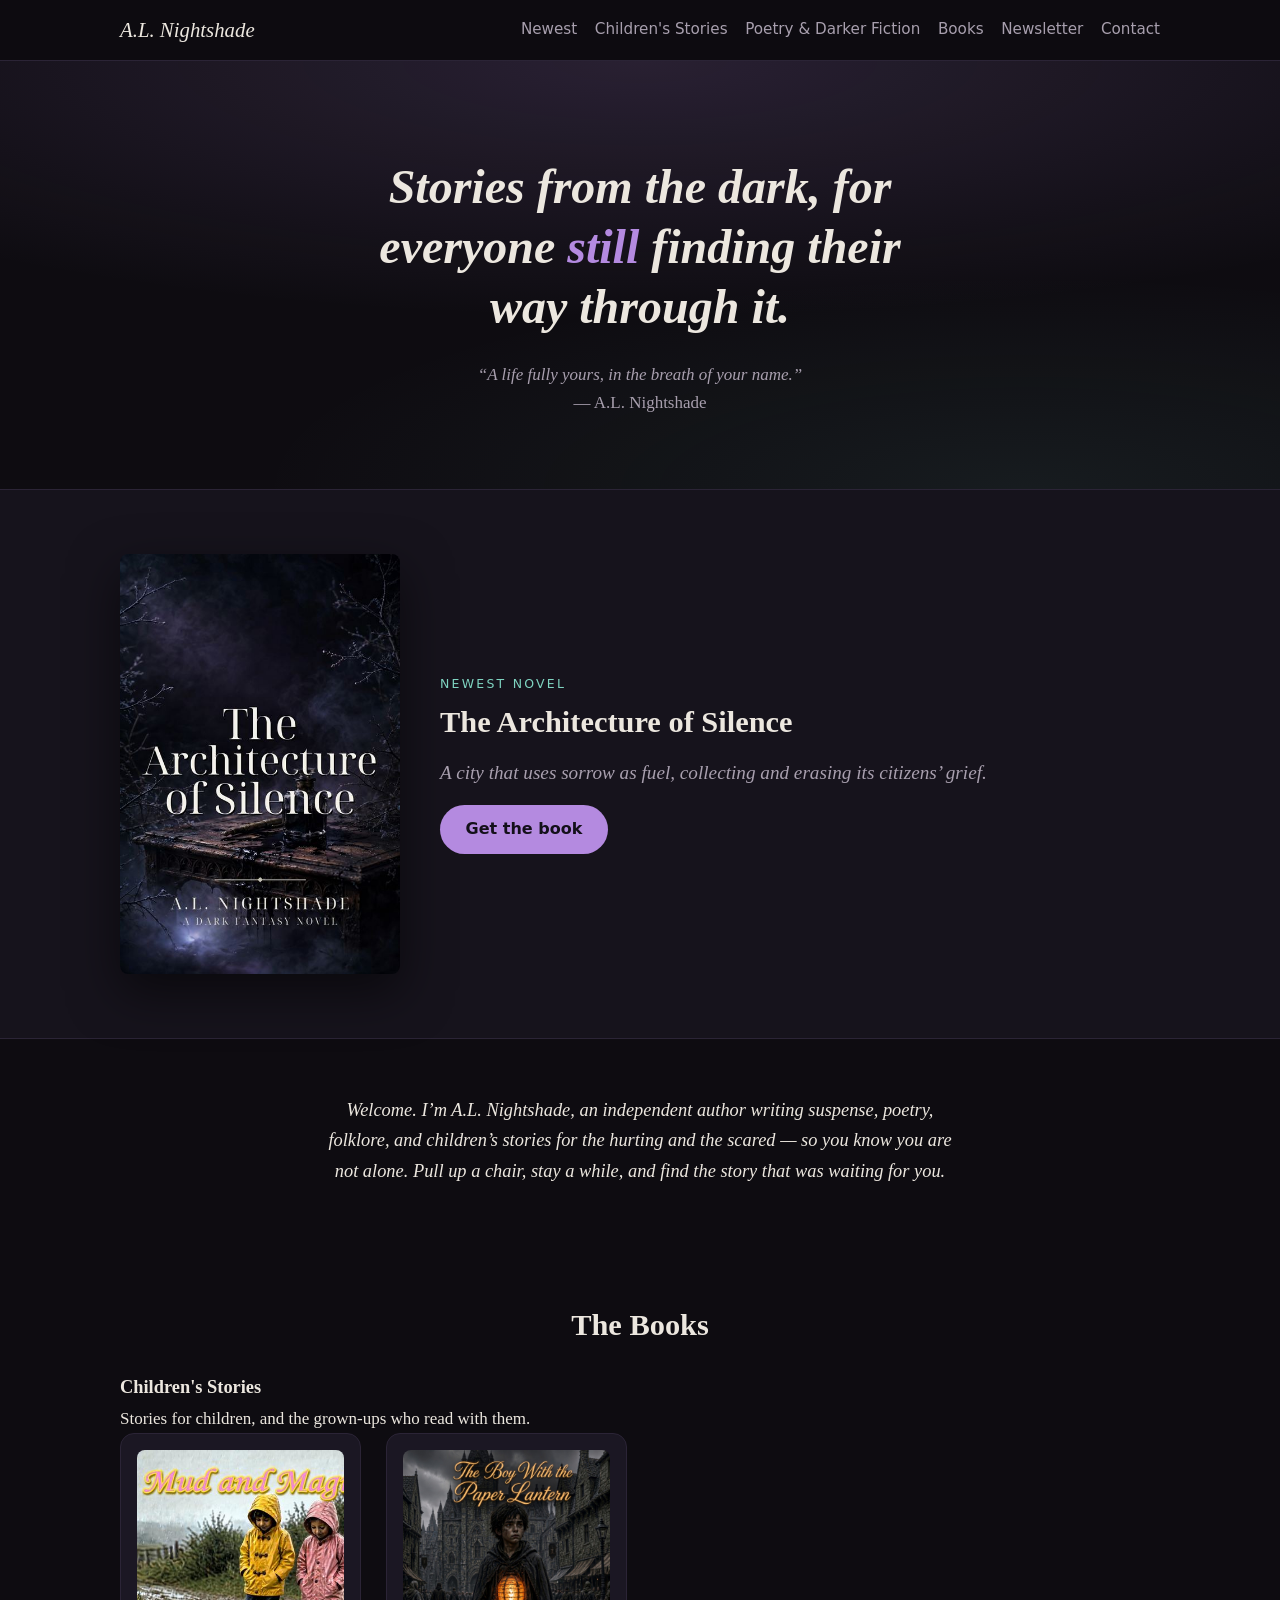
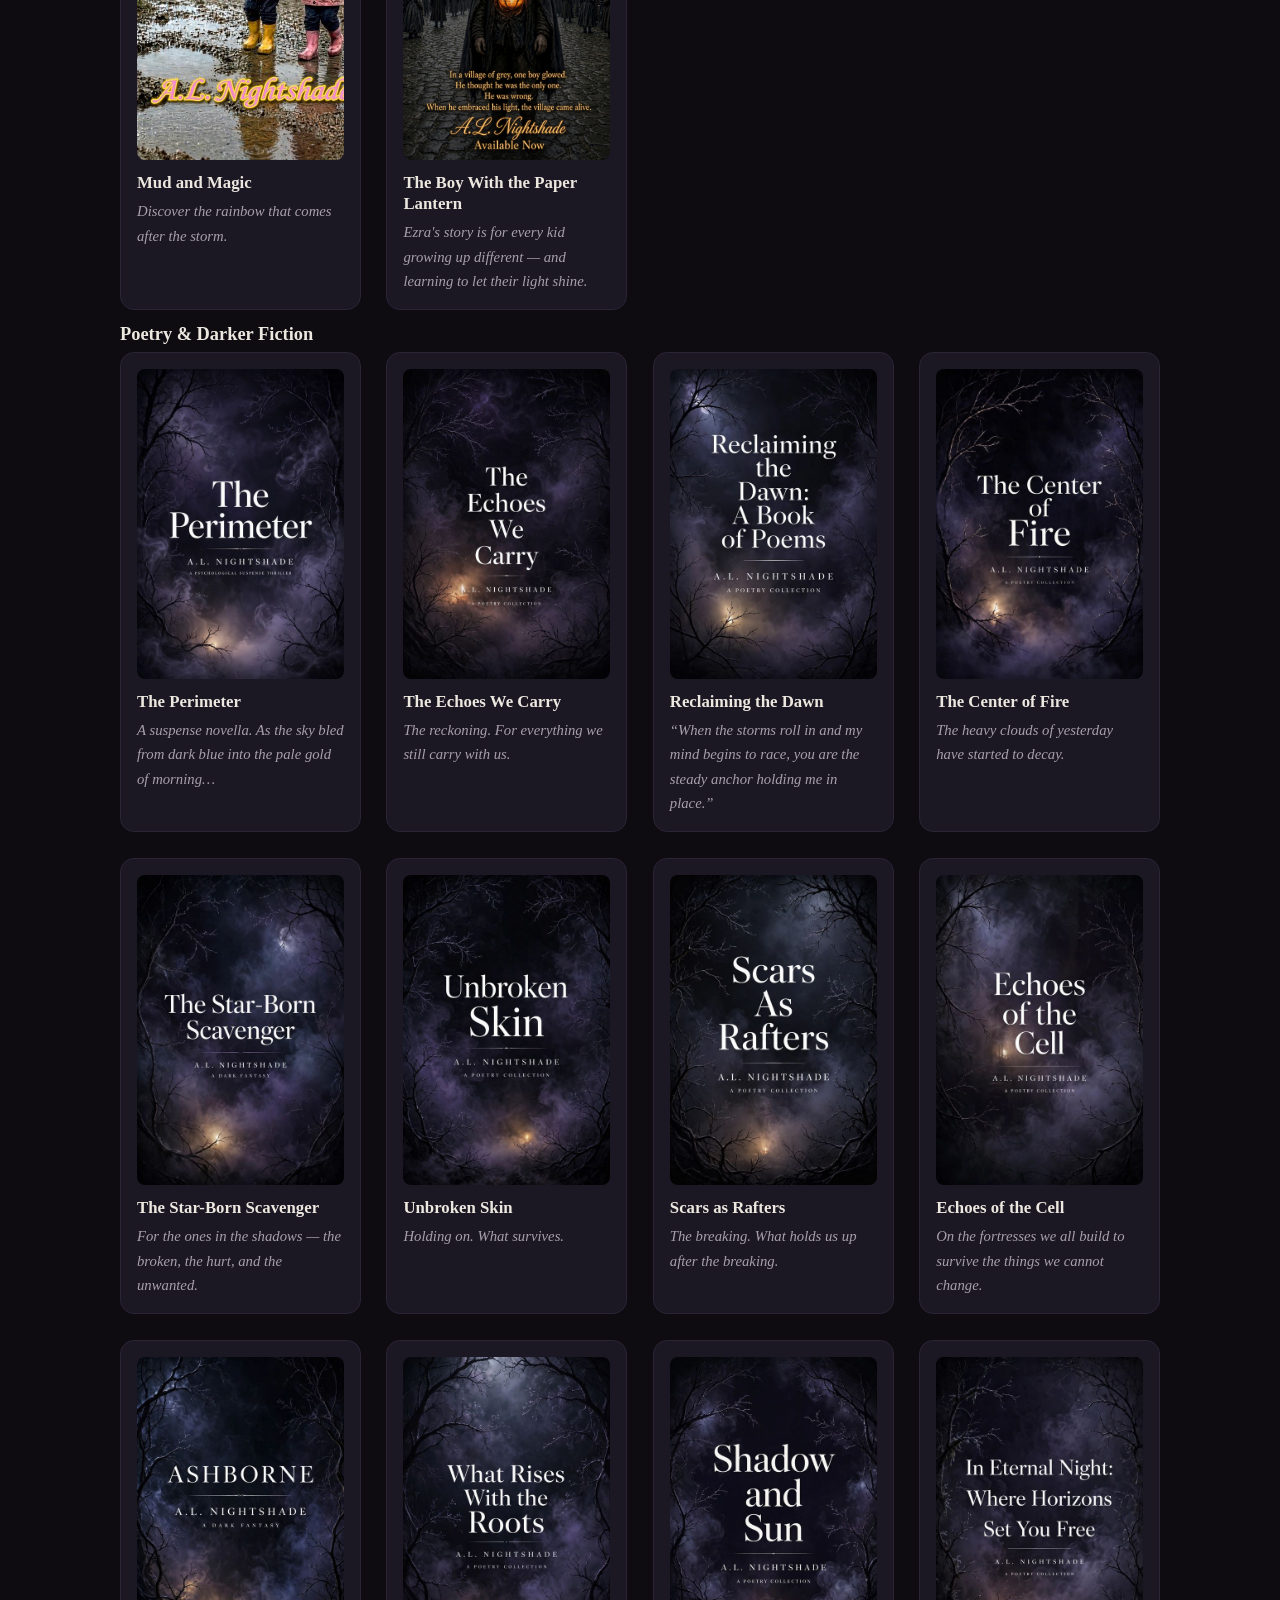
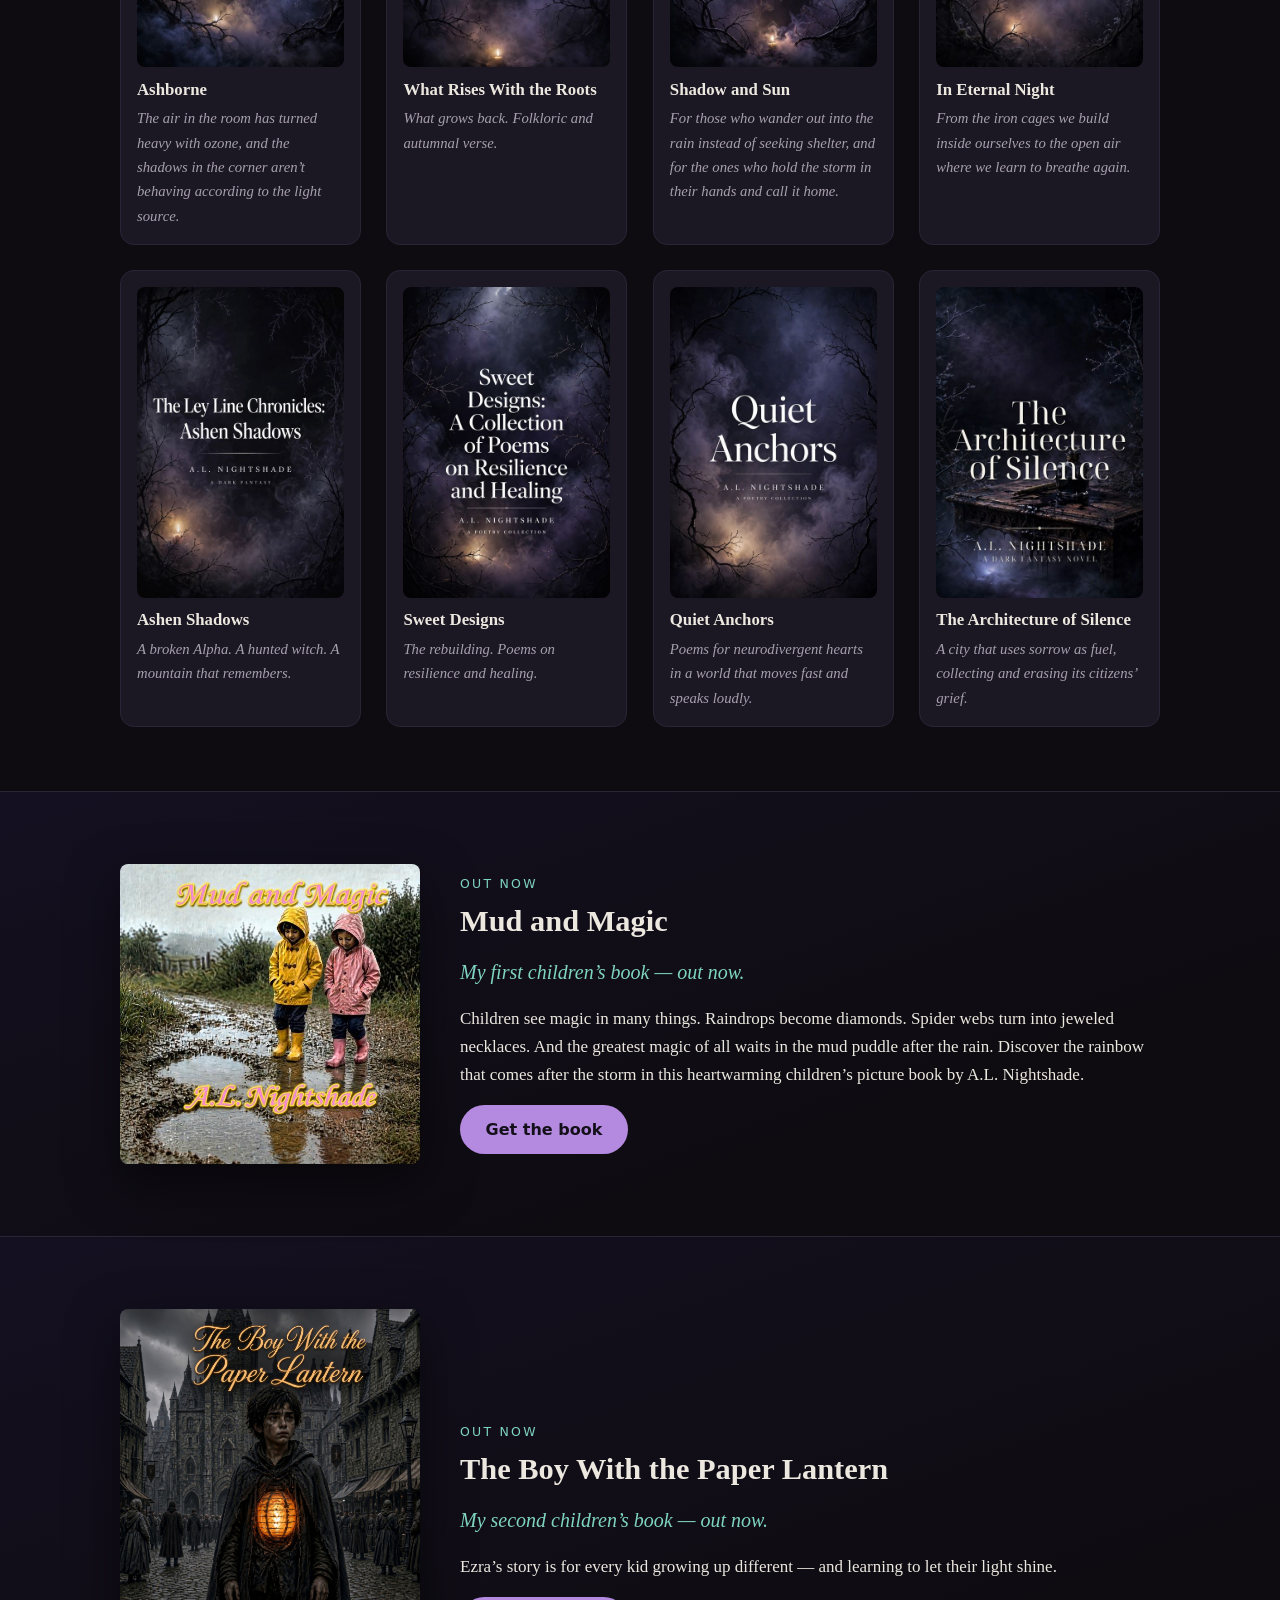
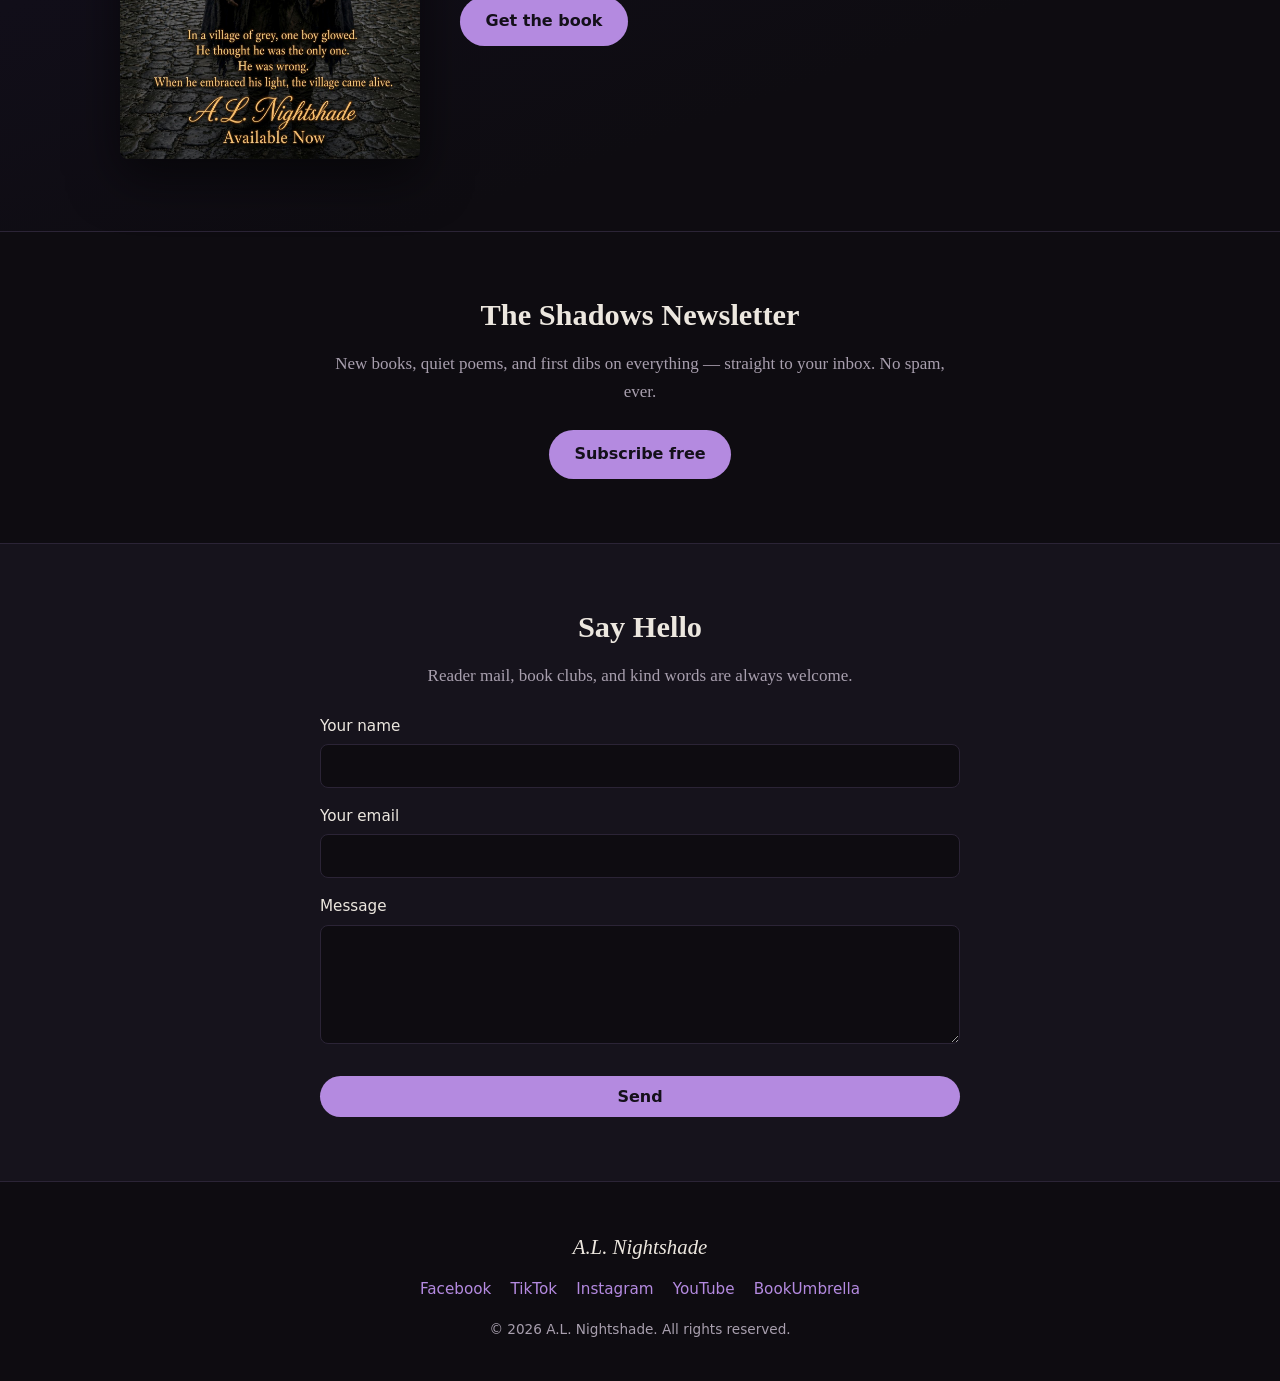
==== commit c23e6bea: "Add Children's Stories and Poetry & Darker Fiction pathways to Books grid" ====
--- a/index.html
+++ b/index.html
@@ -14,8 +14,9 @@
     <a class="brand" href="#top">A.L. Nightshade</a>
     <nav class="nav">
       <a href="#newest">Newest</a>
+      <a href="#childrens">Children's Stories</a>
+      <a href="#darker">Poetry &amp; Darker Fiction</a>
       <a href="#books">Books</a>
-      <a href="#mud-and-magic">Mud &amp; Magic</a>
       <a href="#newsletter">Newsletter</a>
       <a href="#contact">Contact</a>
     </nav>
@@ -60,6 +61,23 @@
   <section id="books" class="books">
     <div class="wrap">
       <h2>The Books</h2>
+      <h3 id="childrens">Children's Stories</h3>
+      <p>Stories for children, and the grown-ups who read with them.</p>
+      <div class="grid">
+
+        <article class="card">
+          <a href="https://www.amazon.com/dp/B0HLY4JBHN" target="_blank" rel="noopener"><img src="images/mud-and-magic.jpg" alt="Mud and Magic cover" loading="lazy"></a>
+          <h3>Mud and Magic</h3>
+          <p>Discover the rainbow that comes after the storm.</p>
+        </article>
+
+        <article class="card">
+          <a href="https://www.amazon.com/Boy-Paper-Lantern-L-Nightshade-ebook/dp/B0HNH6SLMR" target="_blank" rel="noopener"><img src="images/the-boy-with-the-paper-lantern.jpg" alt="The Boy With the Paper Lantern cover" loading="lazy"></a>
+          <h3>The Boy With the Paper Lantern</h3>
+          <p>Ezra's story is for every kid growing up different &mdash; and learning to let their light shine.</p>
+        </article>
+      </div>
+      <h3 id="darker">Poetry &amp; Darker Fiction</h3>
       <div class="grid">
 
         <article class="card">
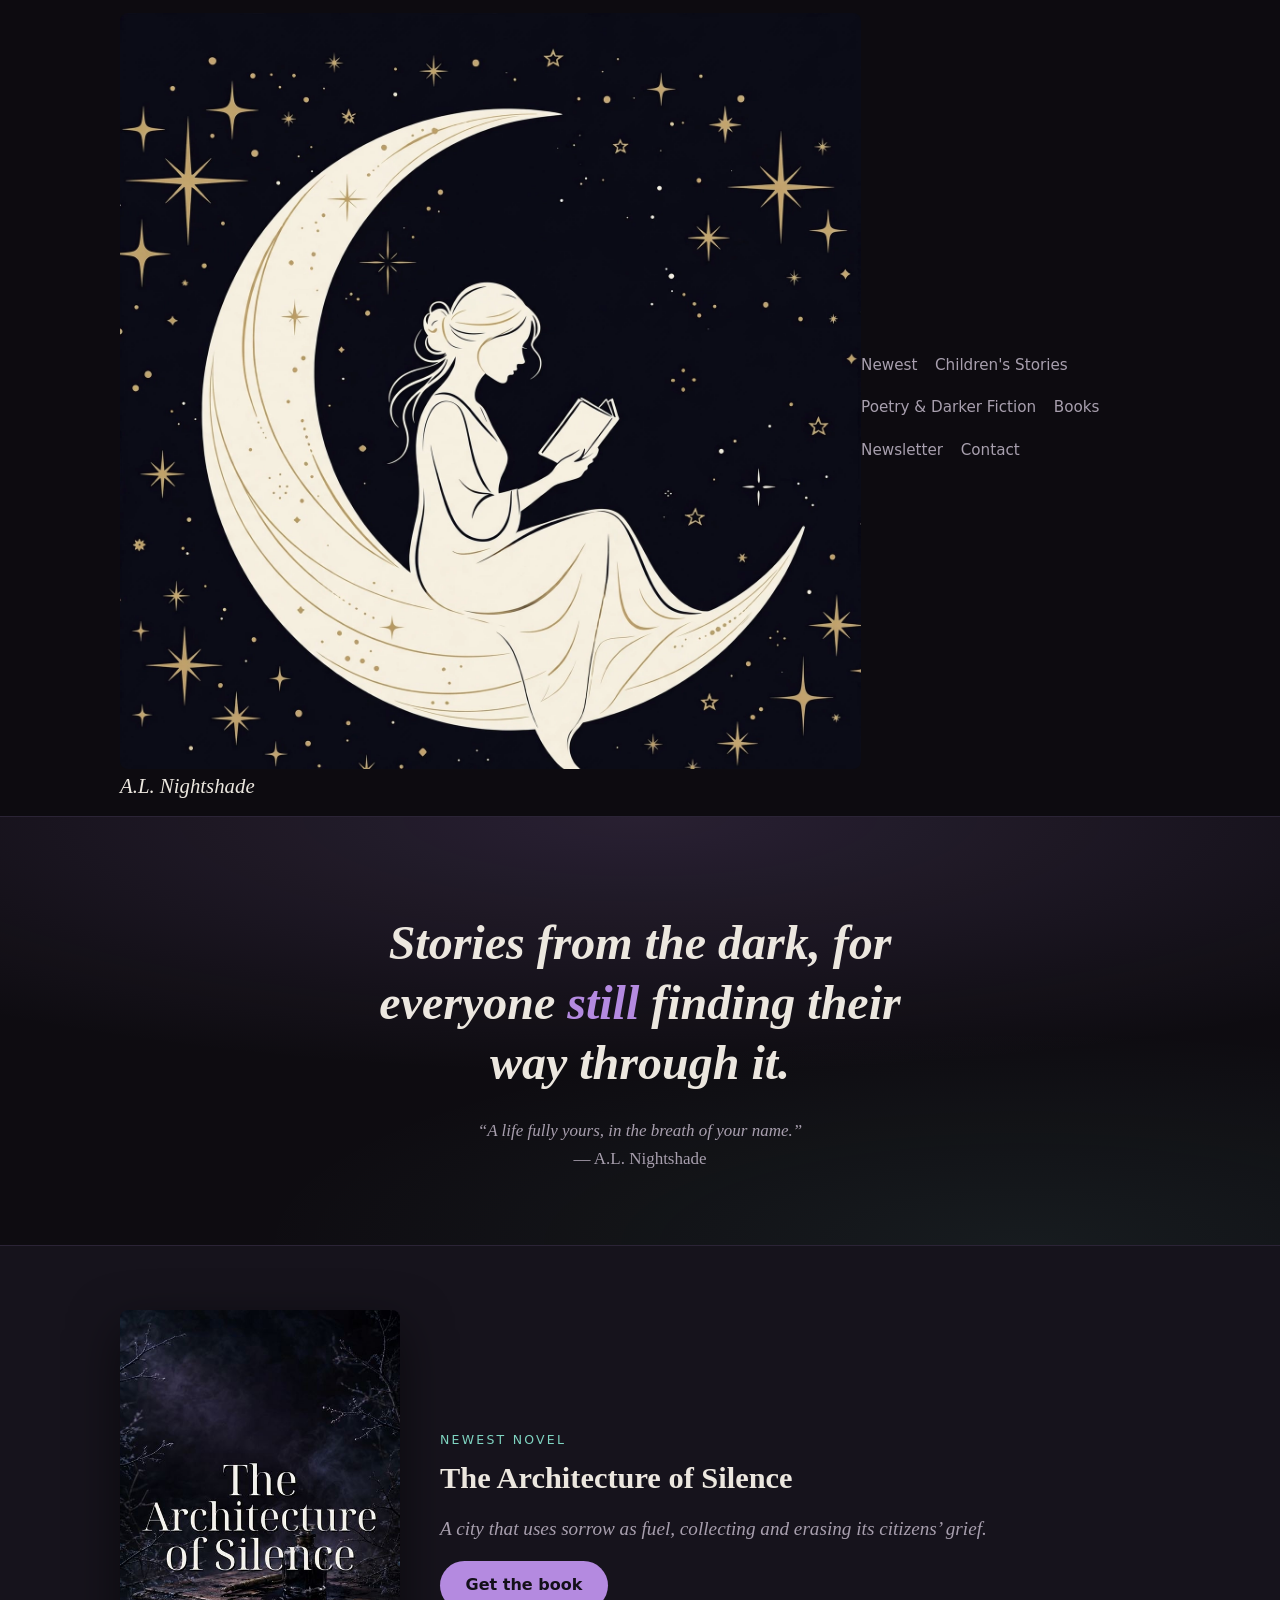
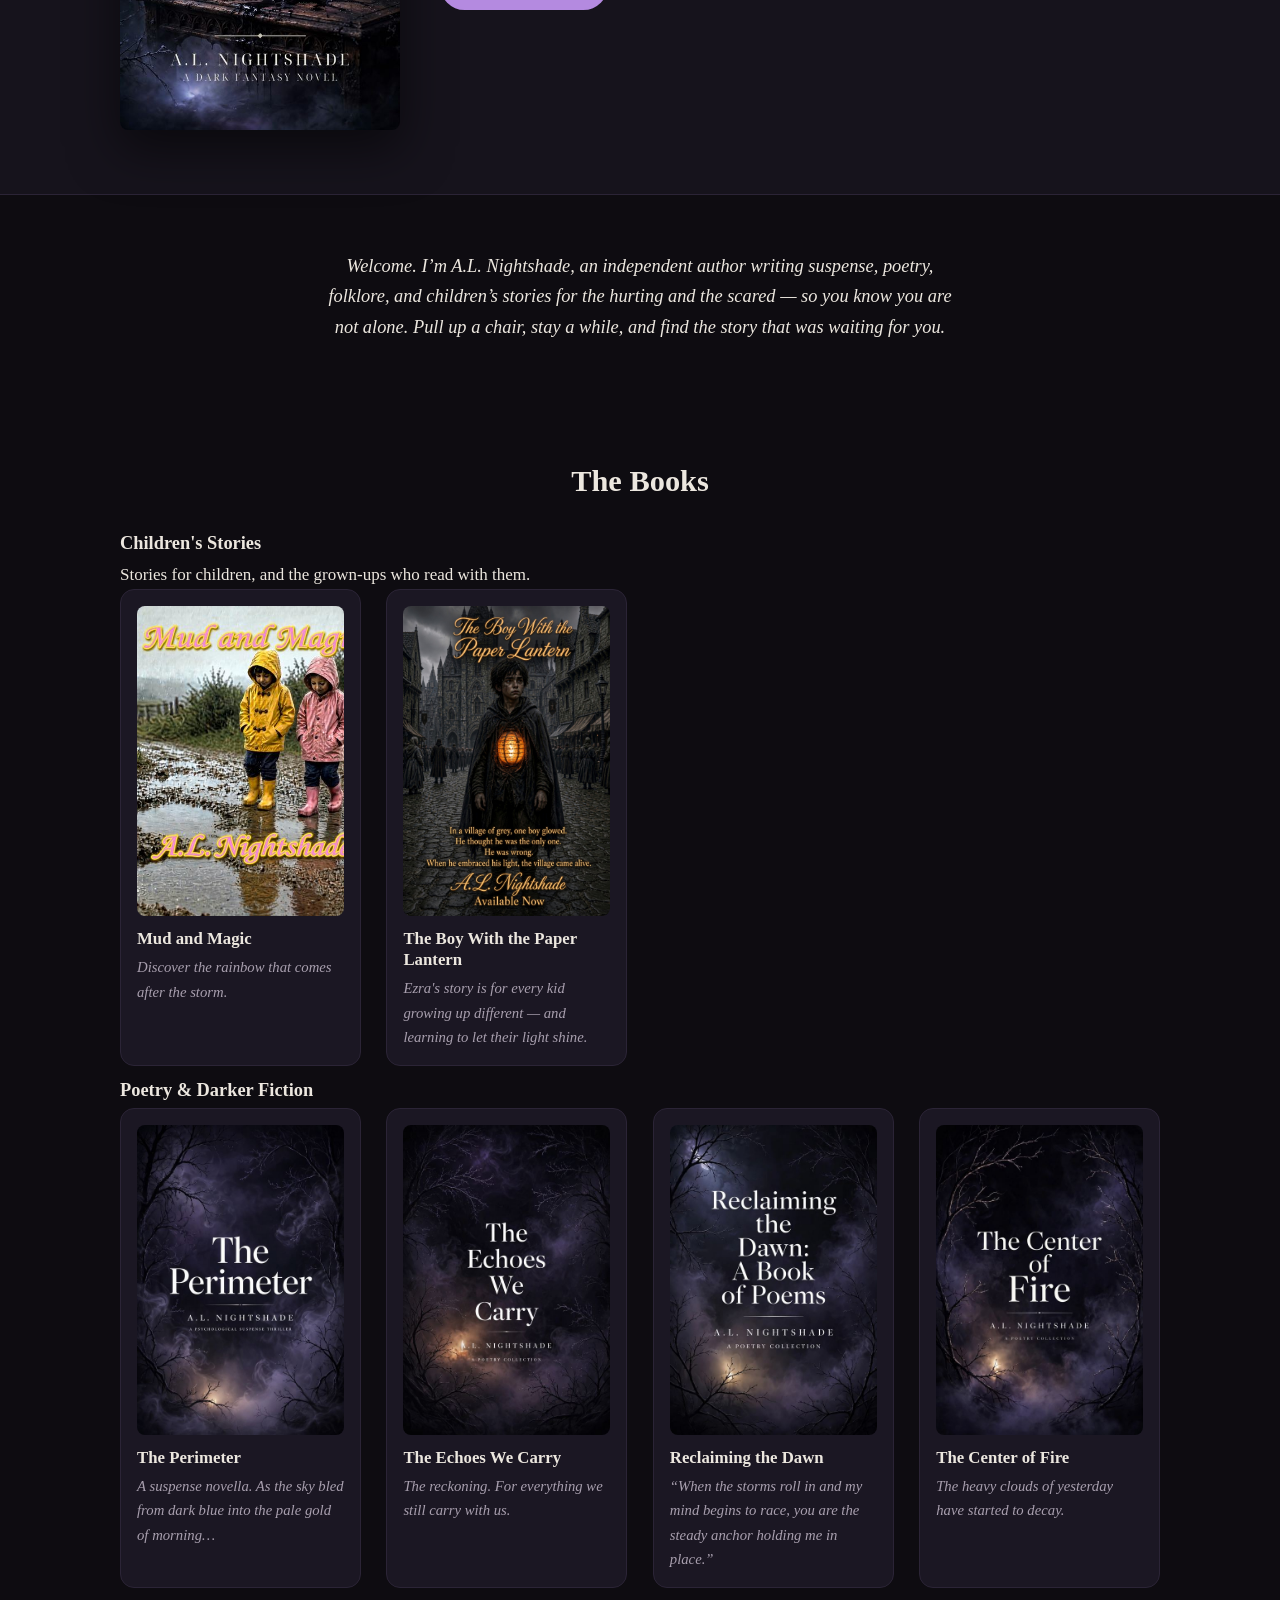
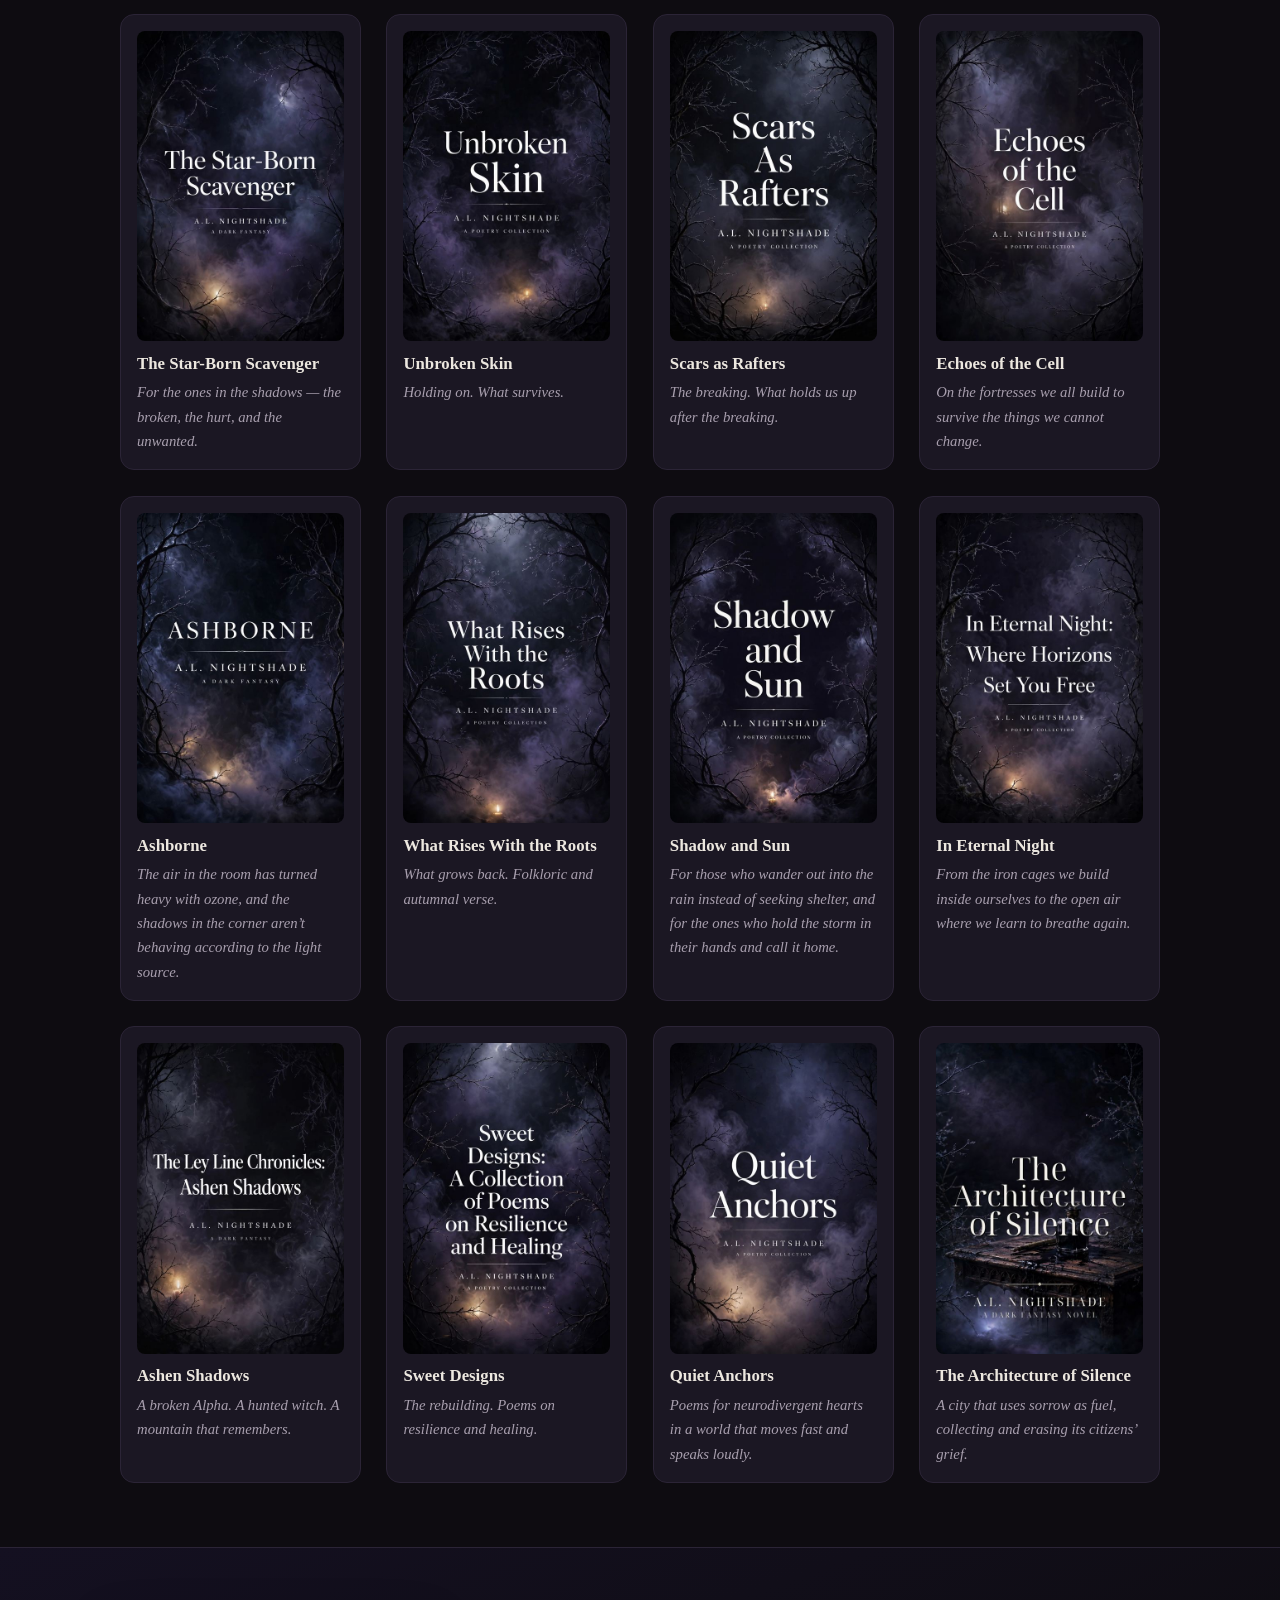
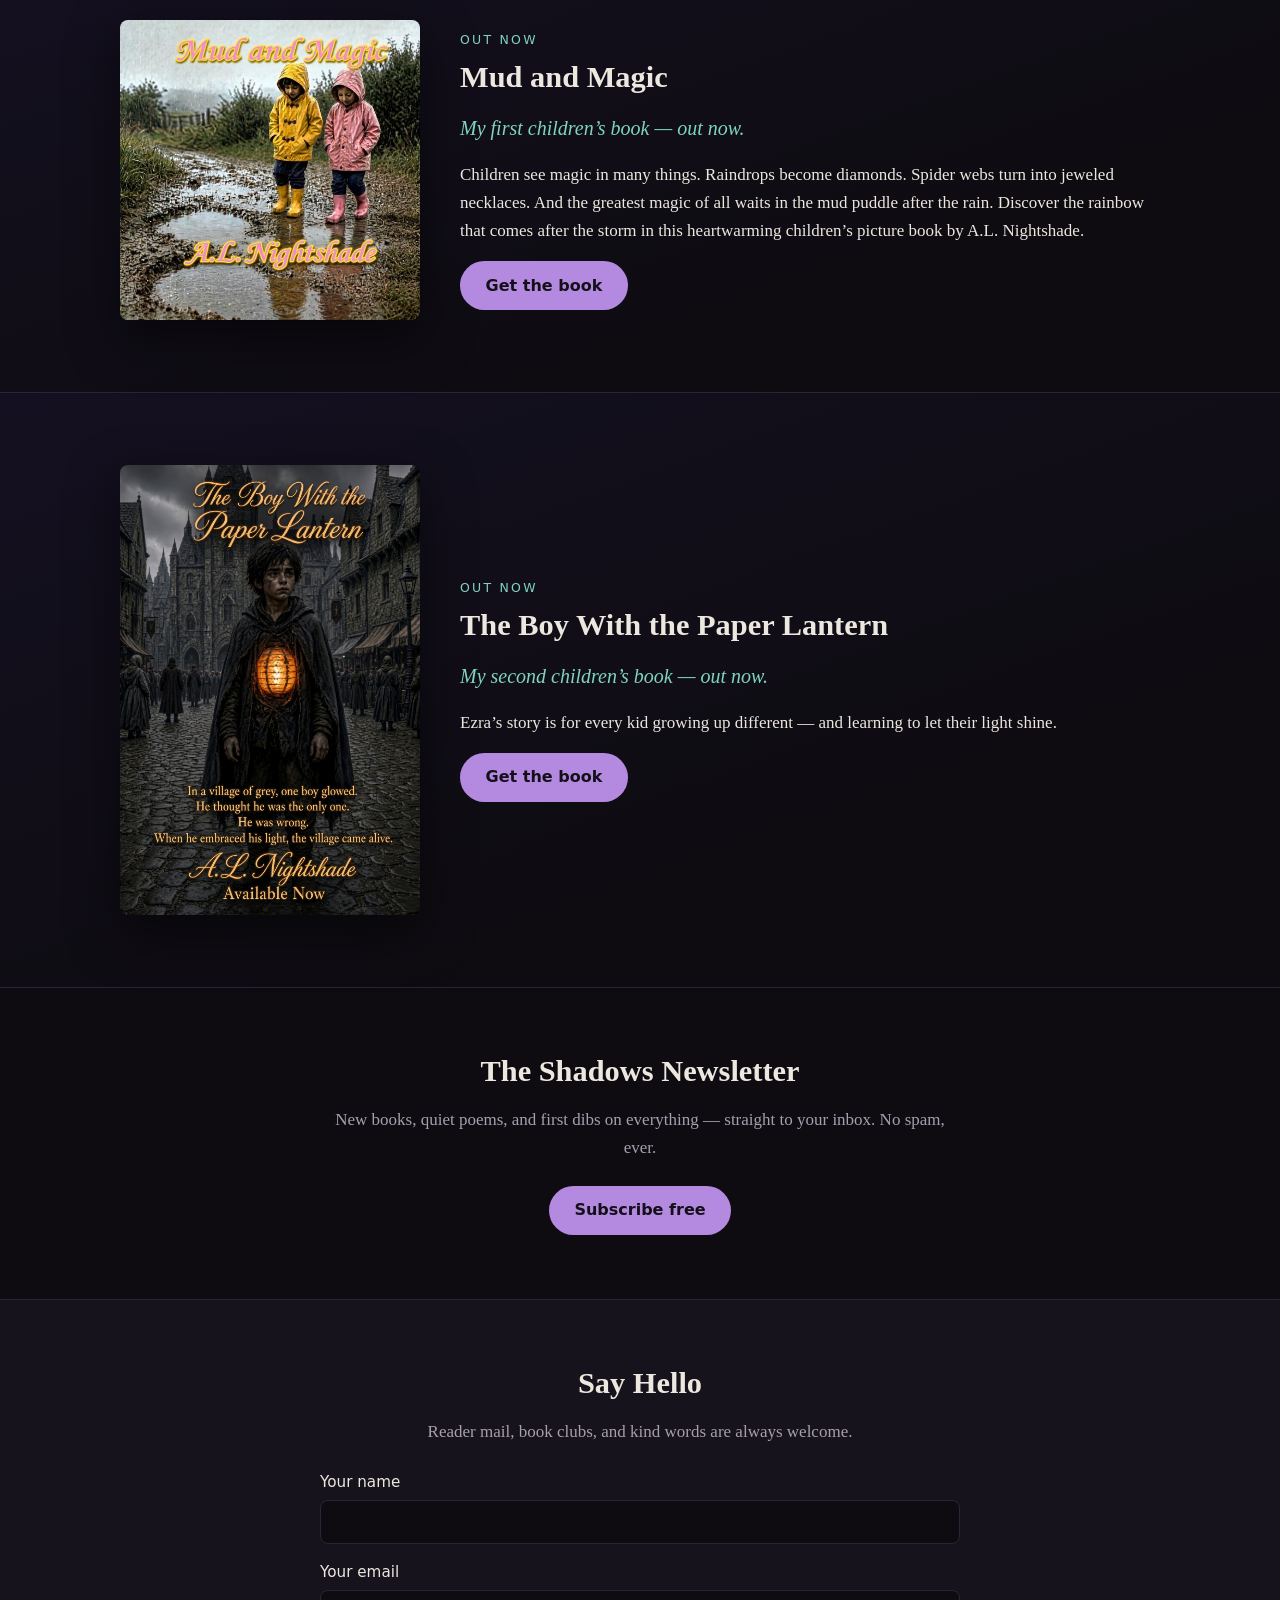
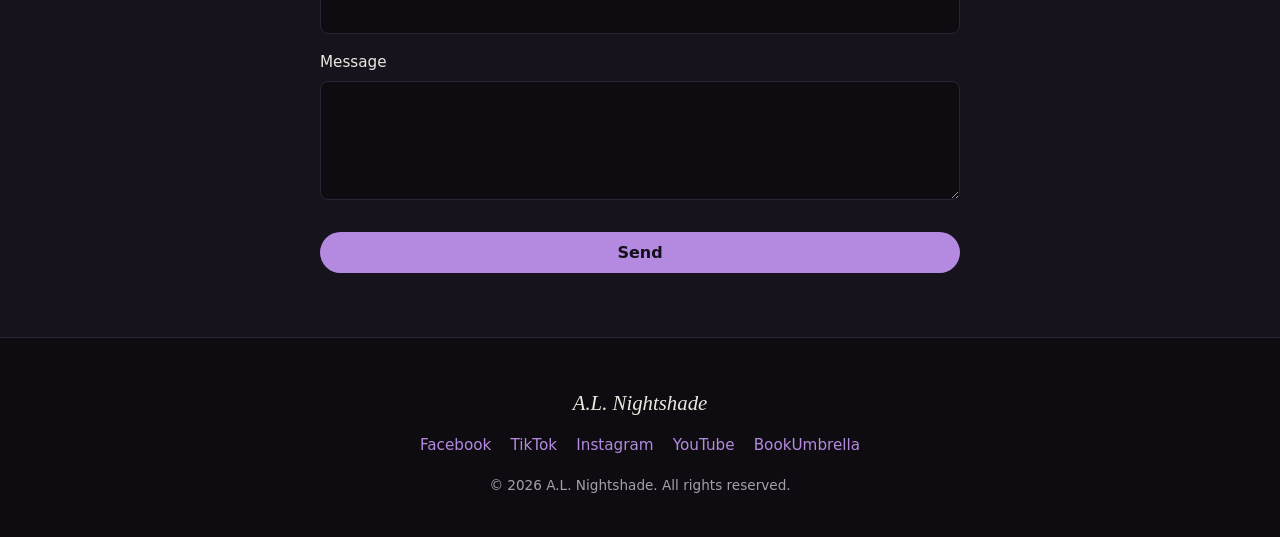
==== commit 05d4f1c3: "Add A.L. Nightshade logo to header and favicon" ====
--- a/index.html
+++ b/index.html
@@ -6,12 +6,13 @@
 <title>A.L. Nightshade — Stories from the dark</title>
 <meta name="description" content="A.L. Nightshade is an independent author writing suspense, poetry, folklore, and children's stories for the hurting and the scared.">
 <link rel="stylesheet" href="style.css">
+<link rel="icon" type="image/png" href="images/logo.png">
 </head>
 <body>
 
 <header class="site-header">
   <div class="wrap header-inner">
-    <a class="brand" href="#top">A.L. Nightshade</a>
+    <a class="brand" href="#top"><img src="images/logo.png" alt="A.L. Nightshade logo" class="brand-logo"> A.L. Nightshade</a>
     <nav class="nav">
       <a href="#newest">Newest</a>
       <a href="#childrens">Children's Stories</a>
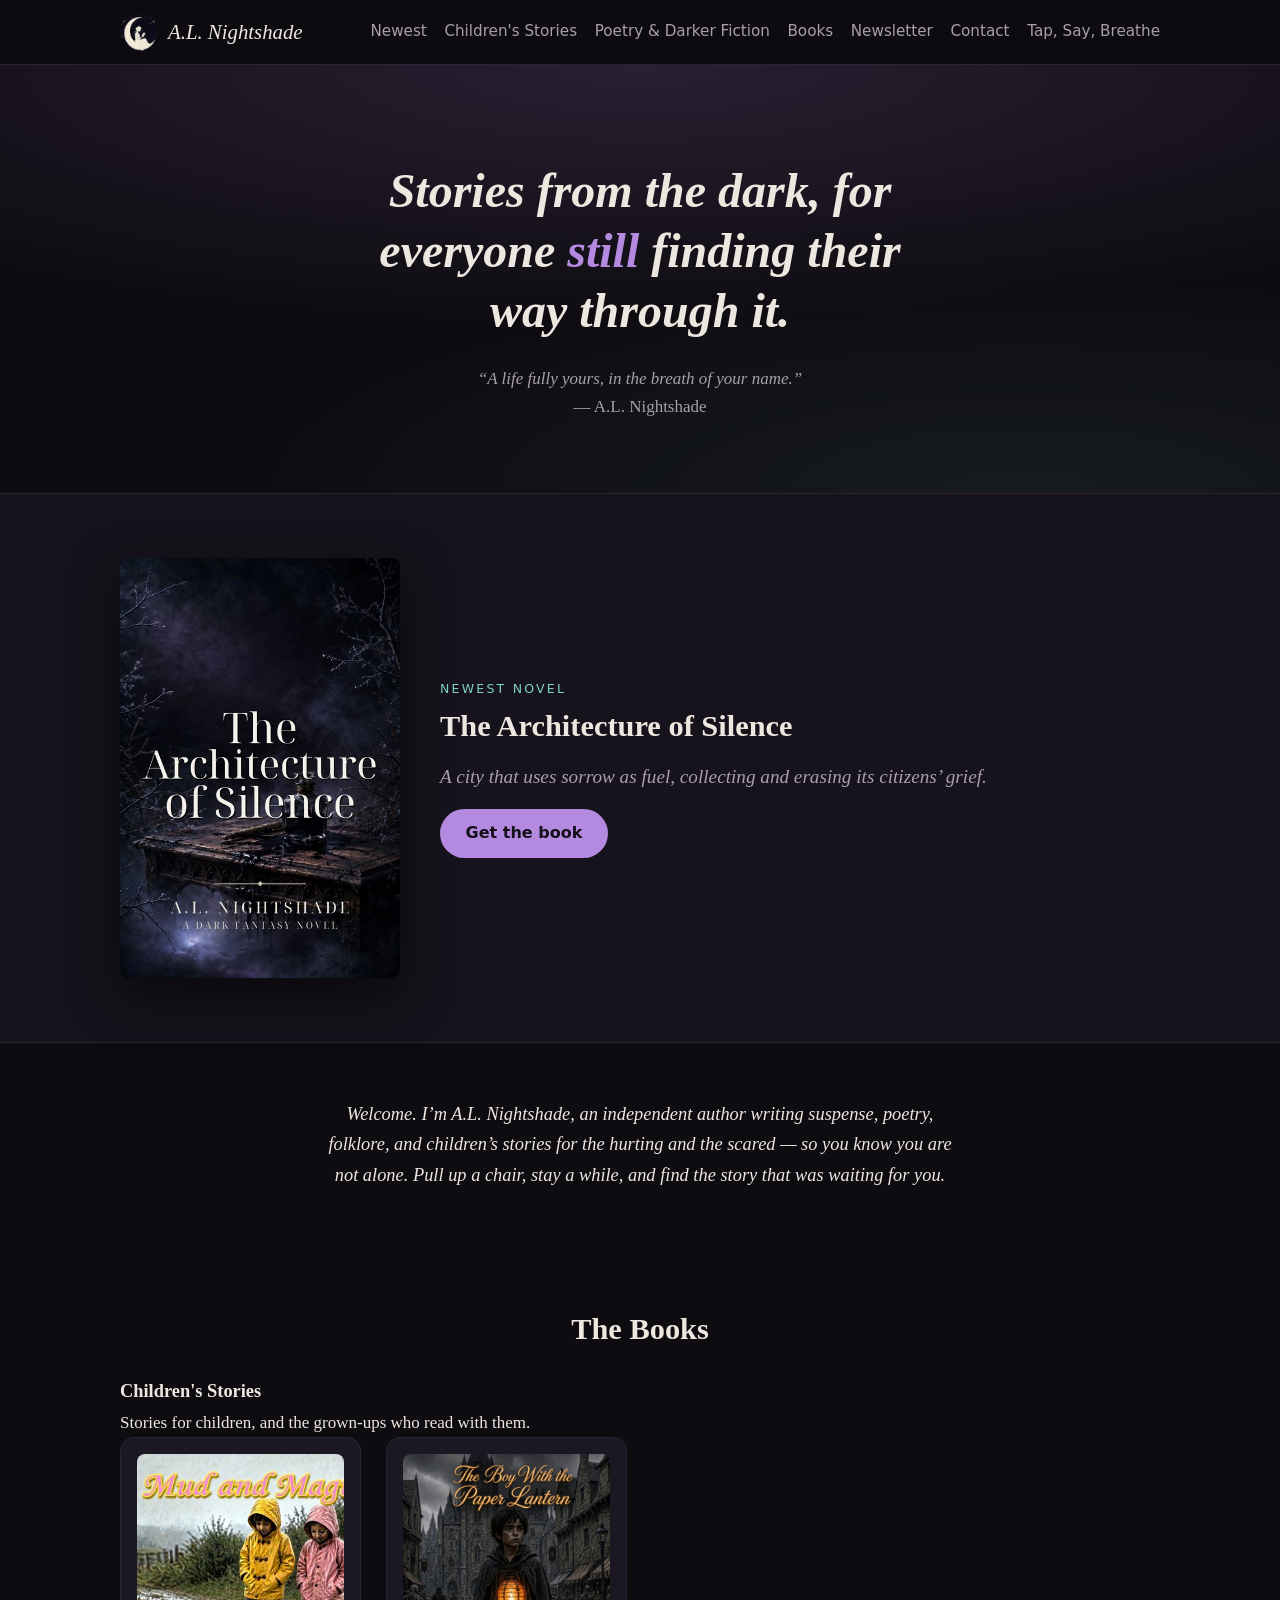
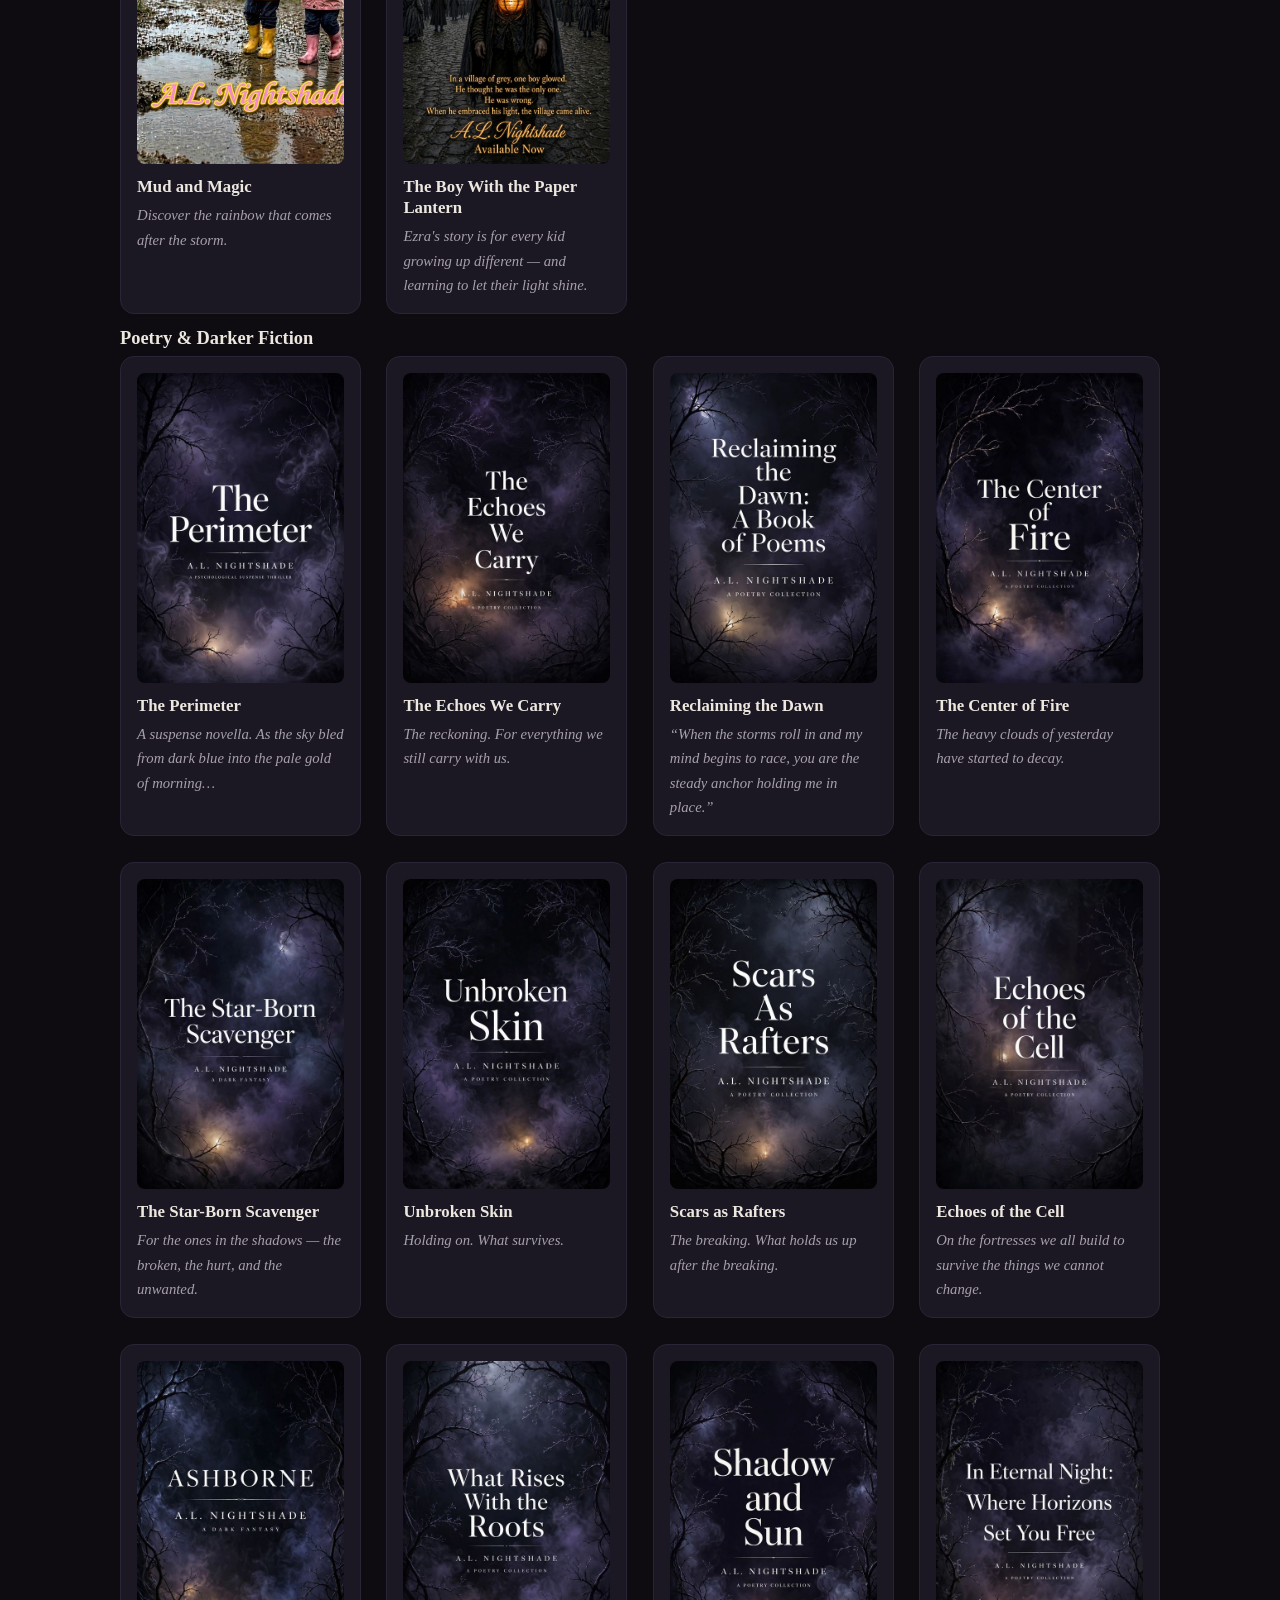
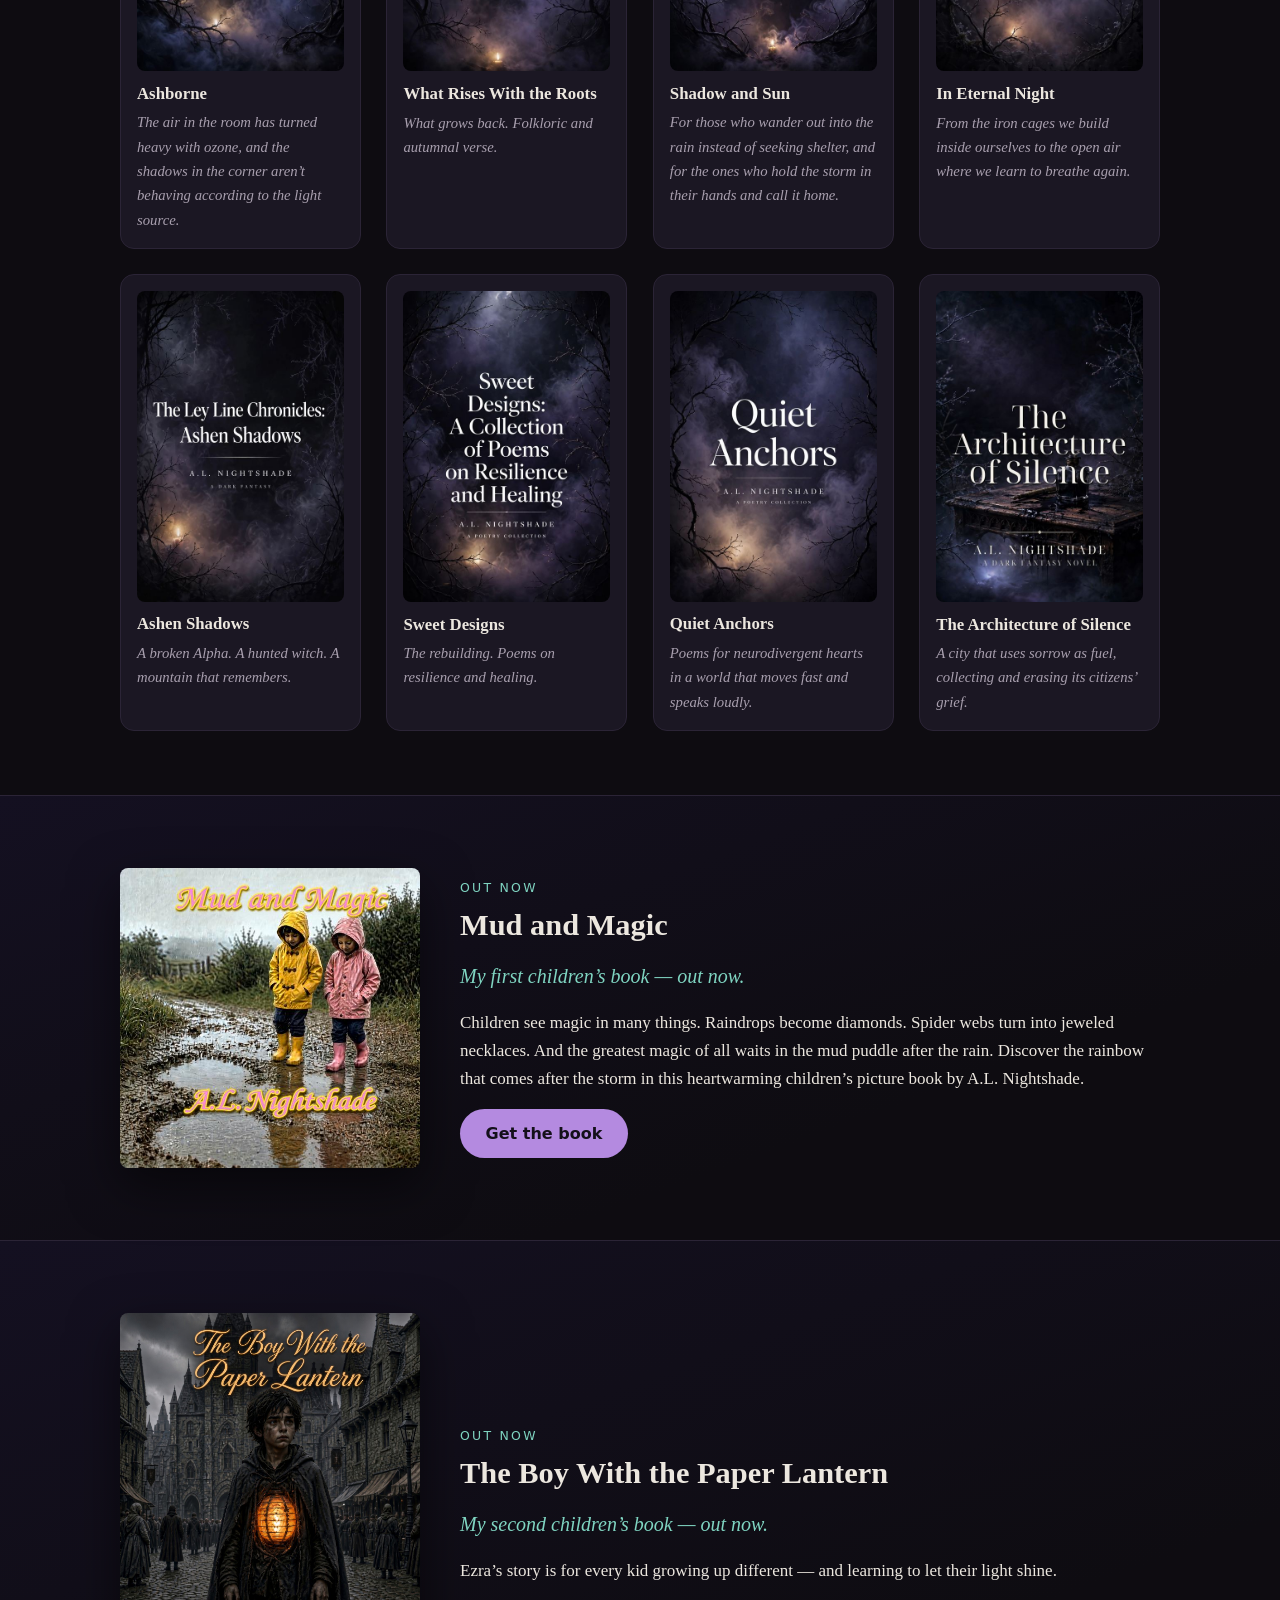
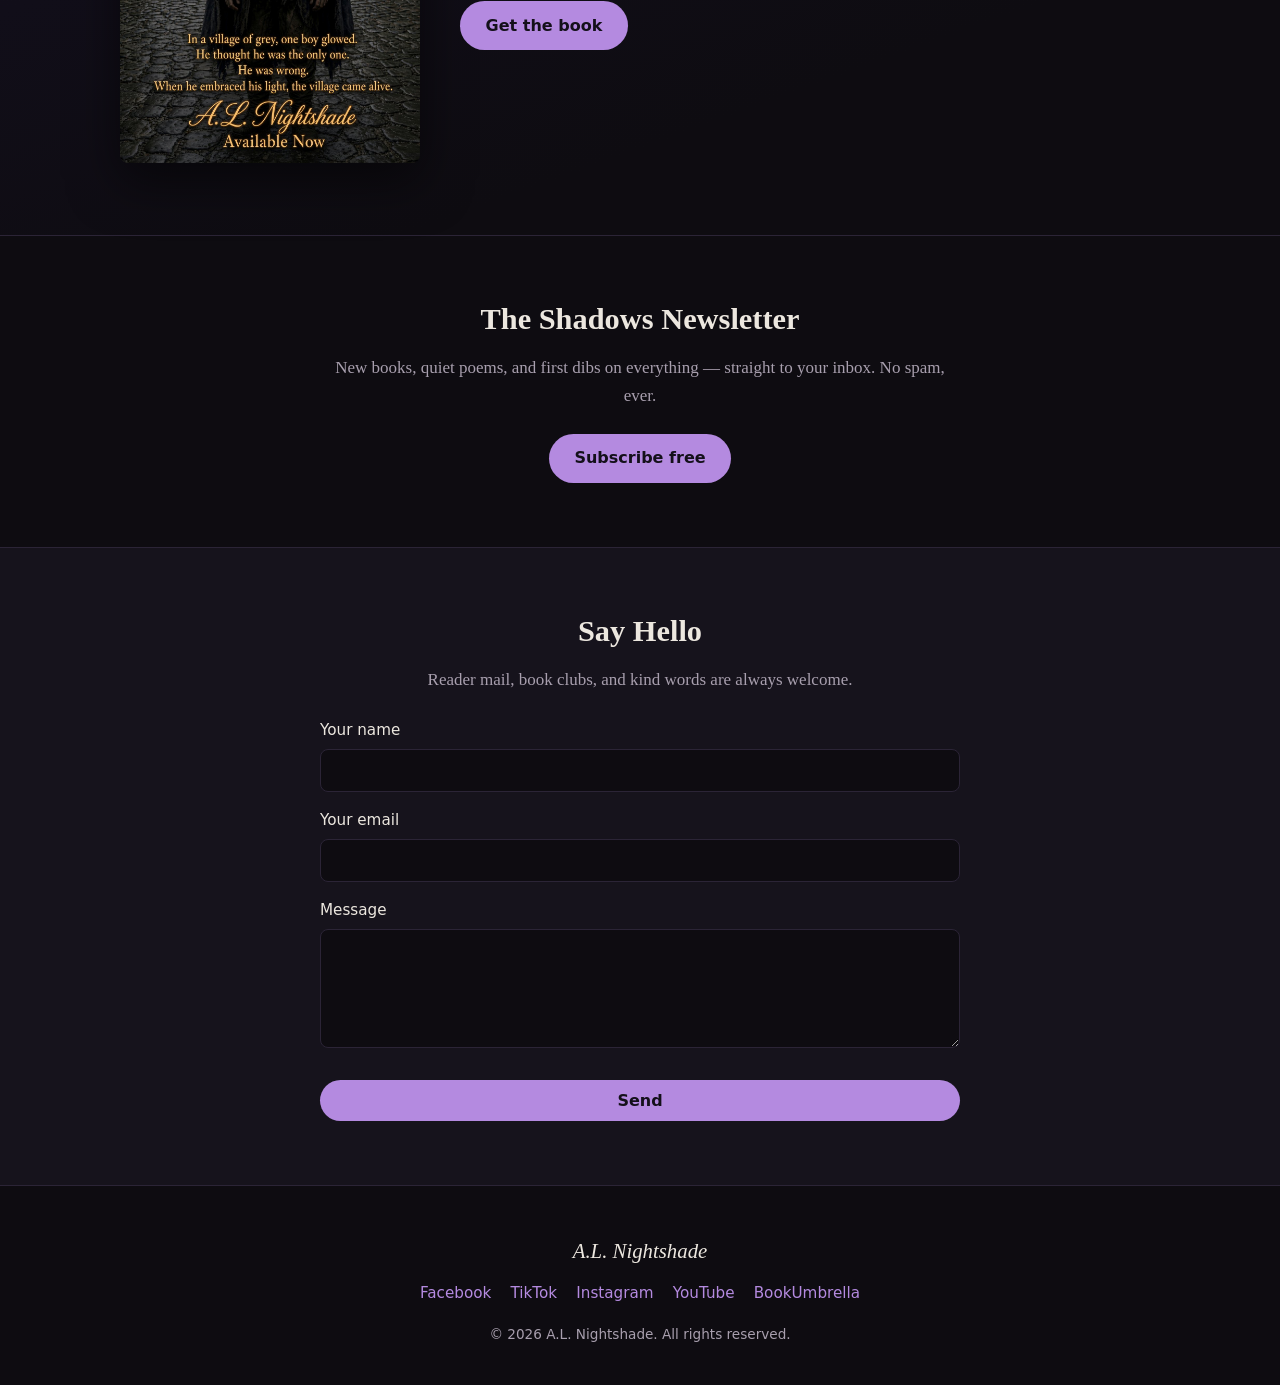
==== commit 4884aae2: "Add Tap, Say, Breathe communication board page" ====
--- a/index.html
+++ b/index.html
@@ -20,6 +20,7 @@
       <a href="#books">Books</a>
       <a href="#newsletter">Newsletter</a>
       <a href="#contact">Contact</a>
+      <a href="tap-say-breathe/">Tap, Say, Breathe</a>
     </nav>
   </div>
 </header>
--- a/style.css
+++ b/style.css
@@ -73,7 +73,11 @@
   padding-top: 0.8rem; padding-bottom: 0.8rem;
 }
 .brand {
+  display: flex; align-items: center; gap: 0.6rem;
   font-size: 1.3rem; color: var(--ink); text-decoration: none; font-style: italic;
+}
+.brand-logo {
+  height: 2.4rem; width: 2.4rem; border-radius: 50%; object-fit: cover; flex: none;
 }
 .nav { display: flex; gap: 1.1rem; flex-wrap: wrap; }
 .nav a {
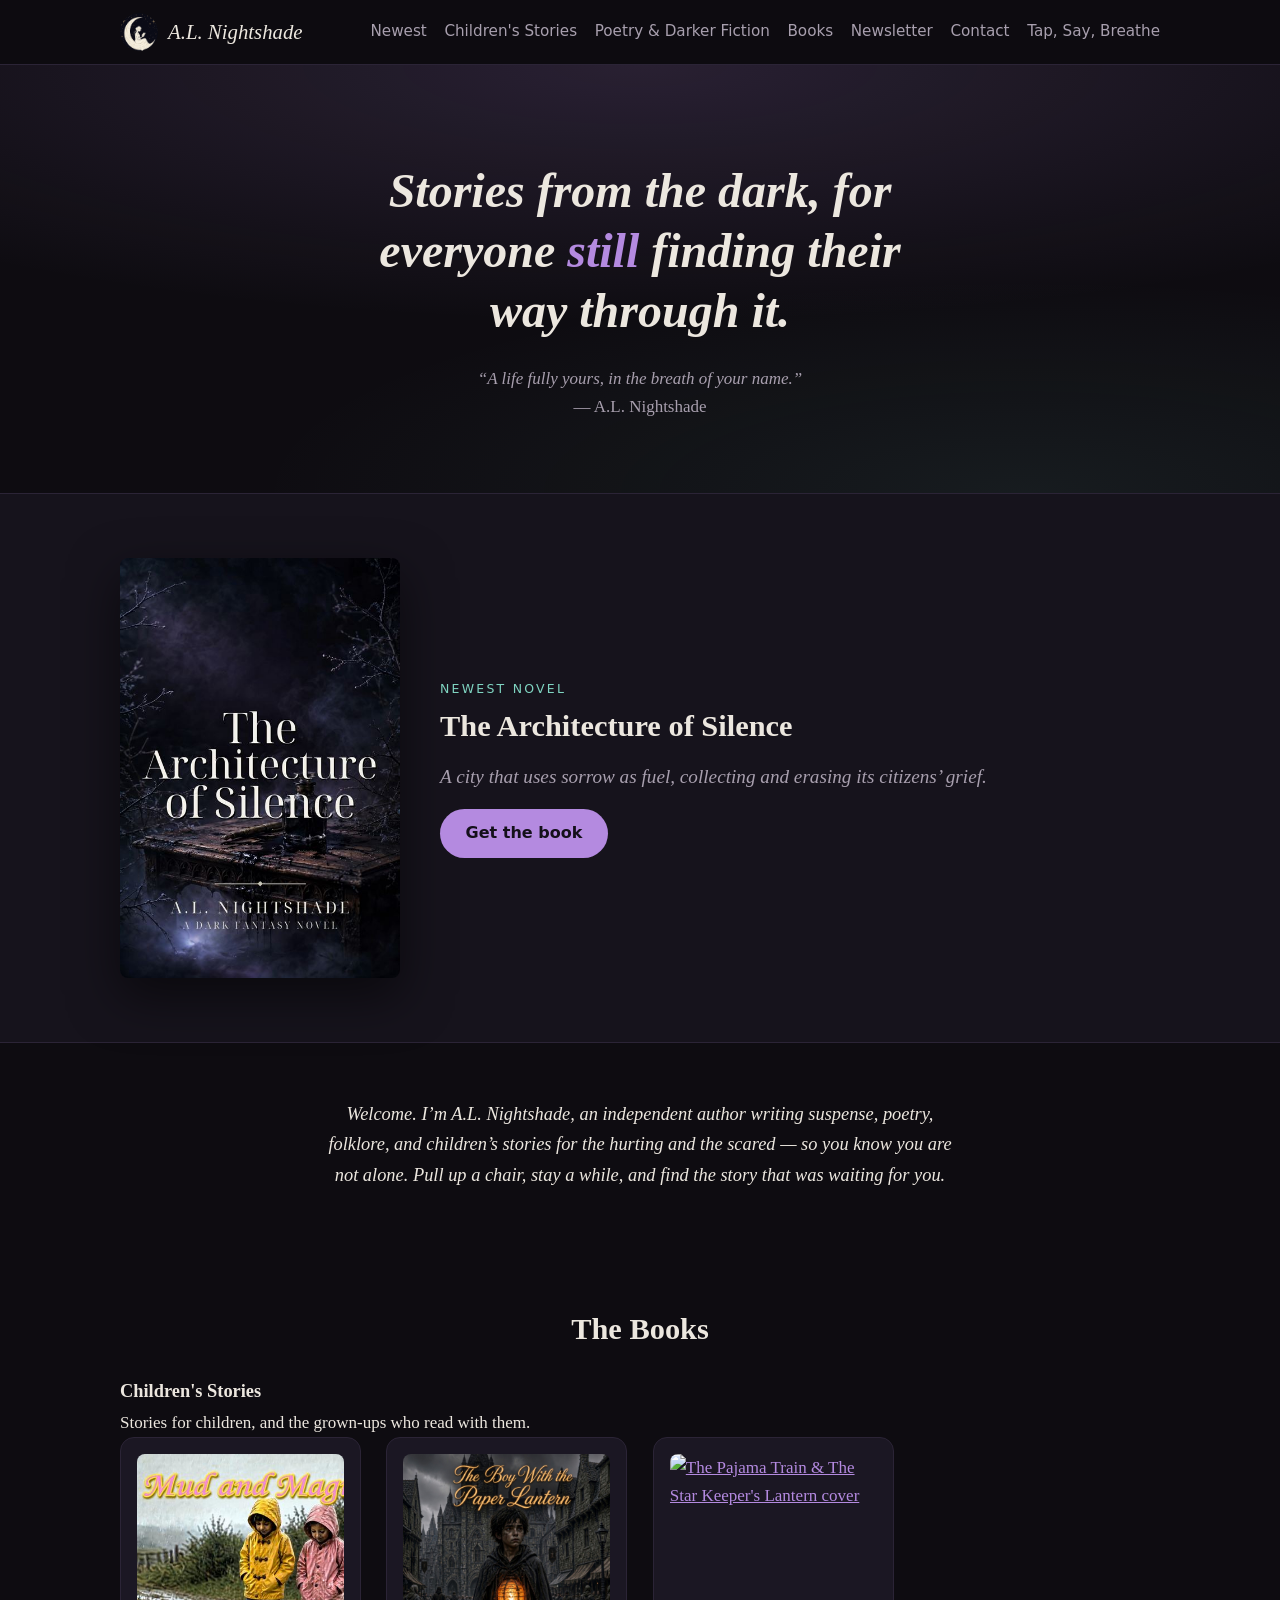
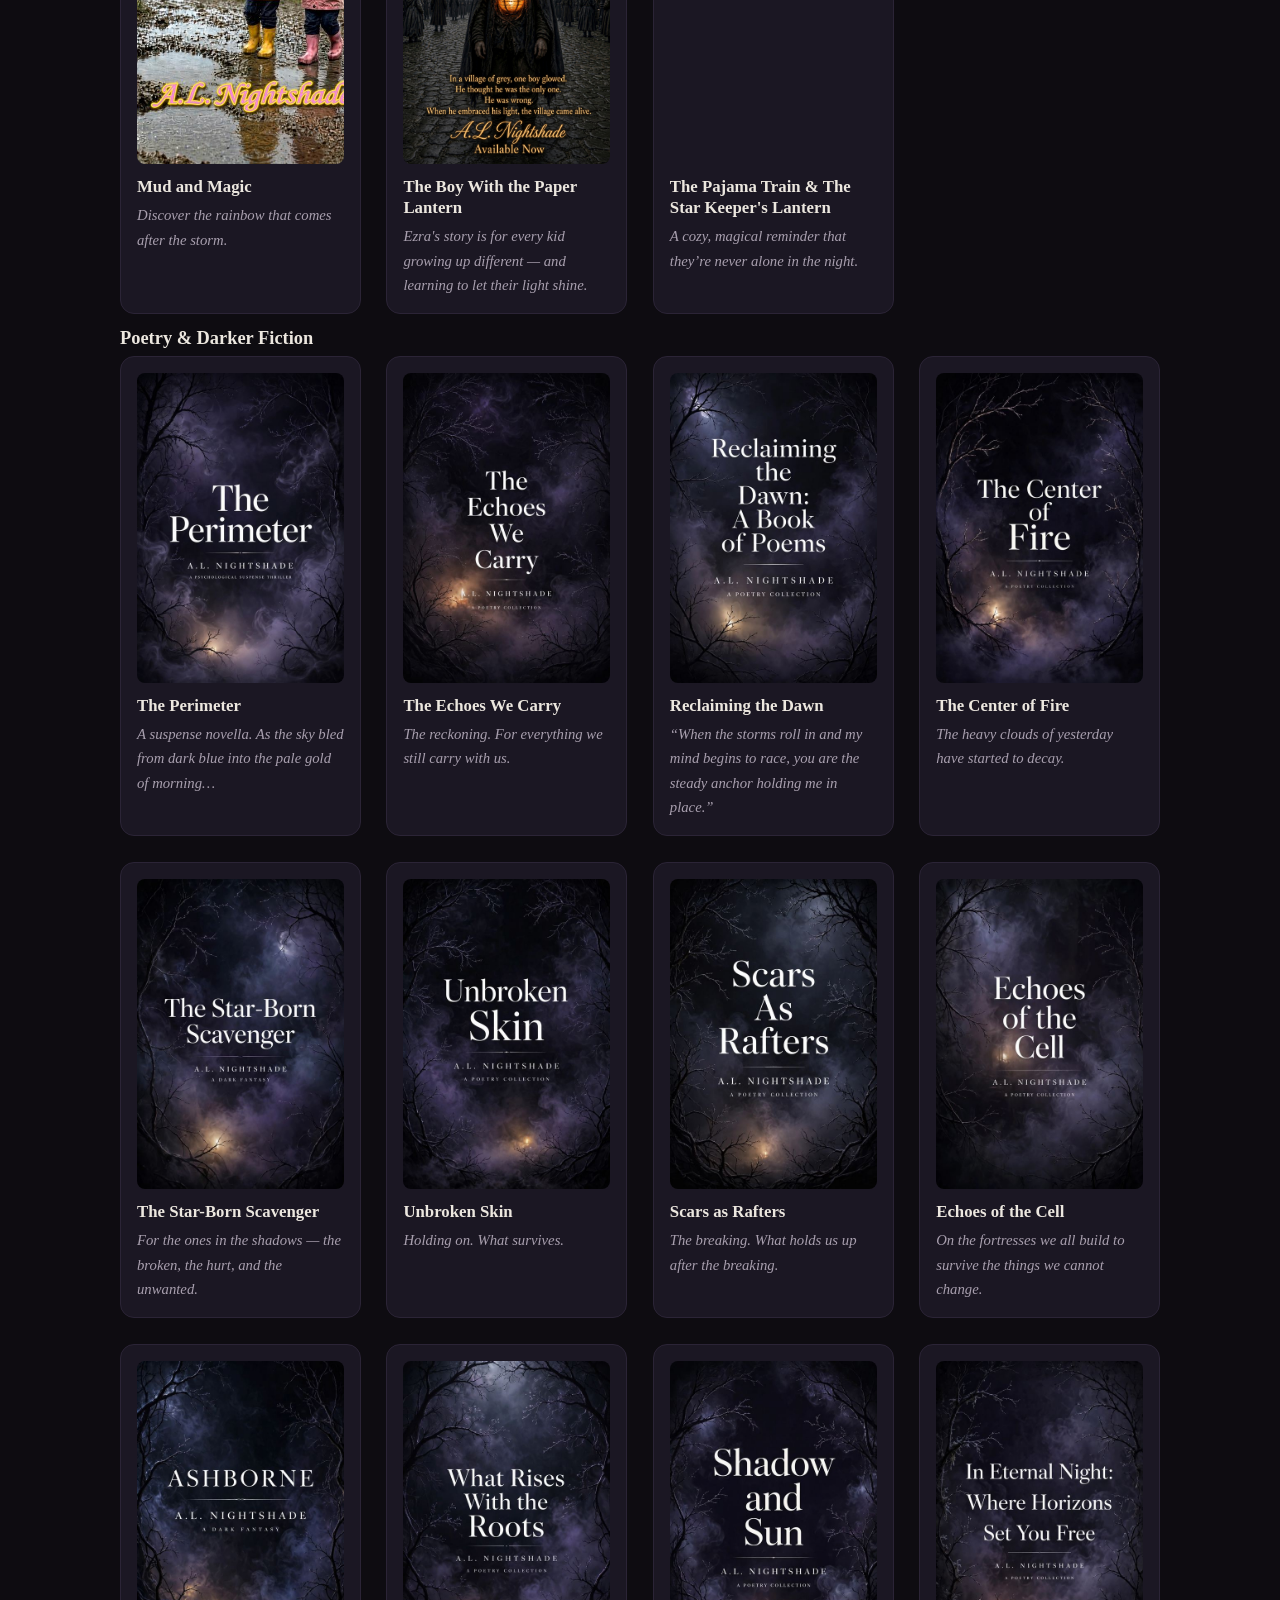
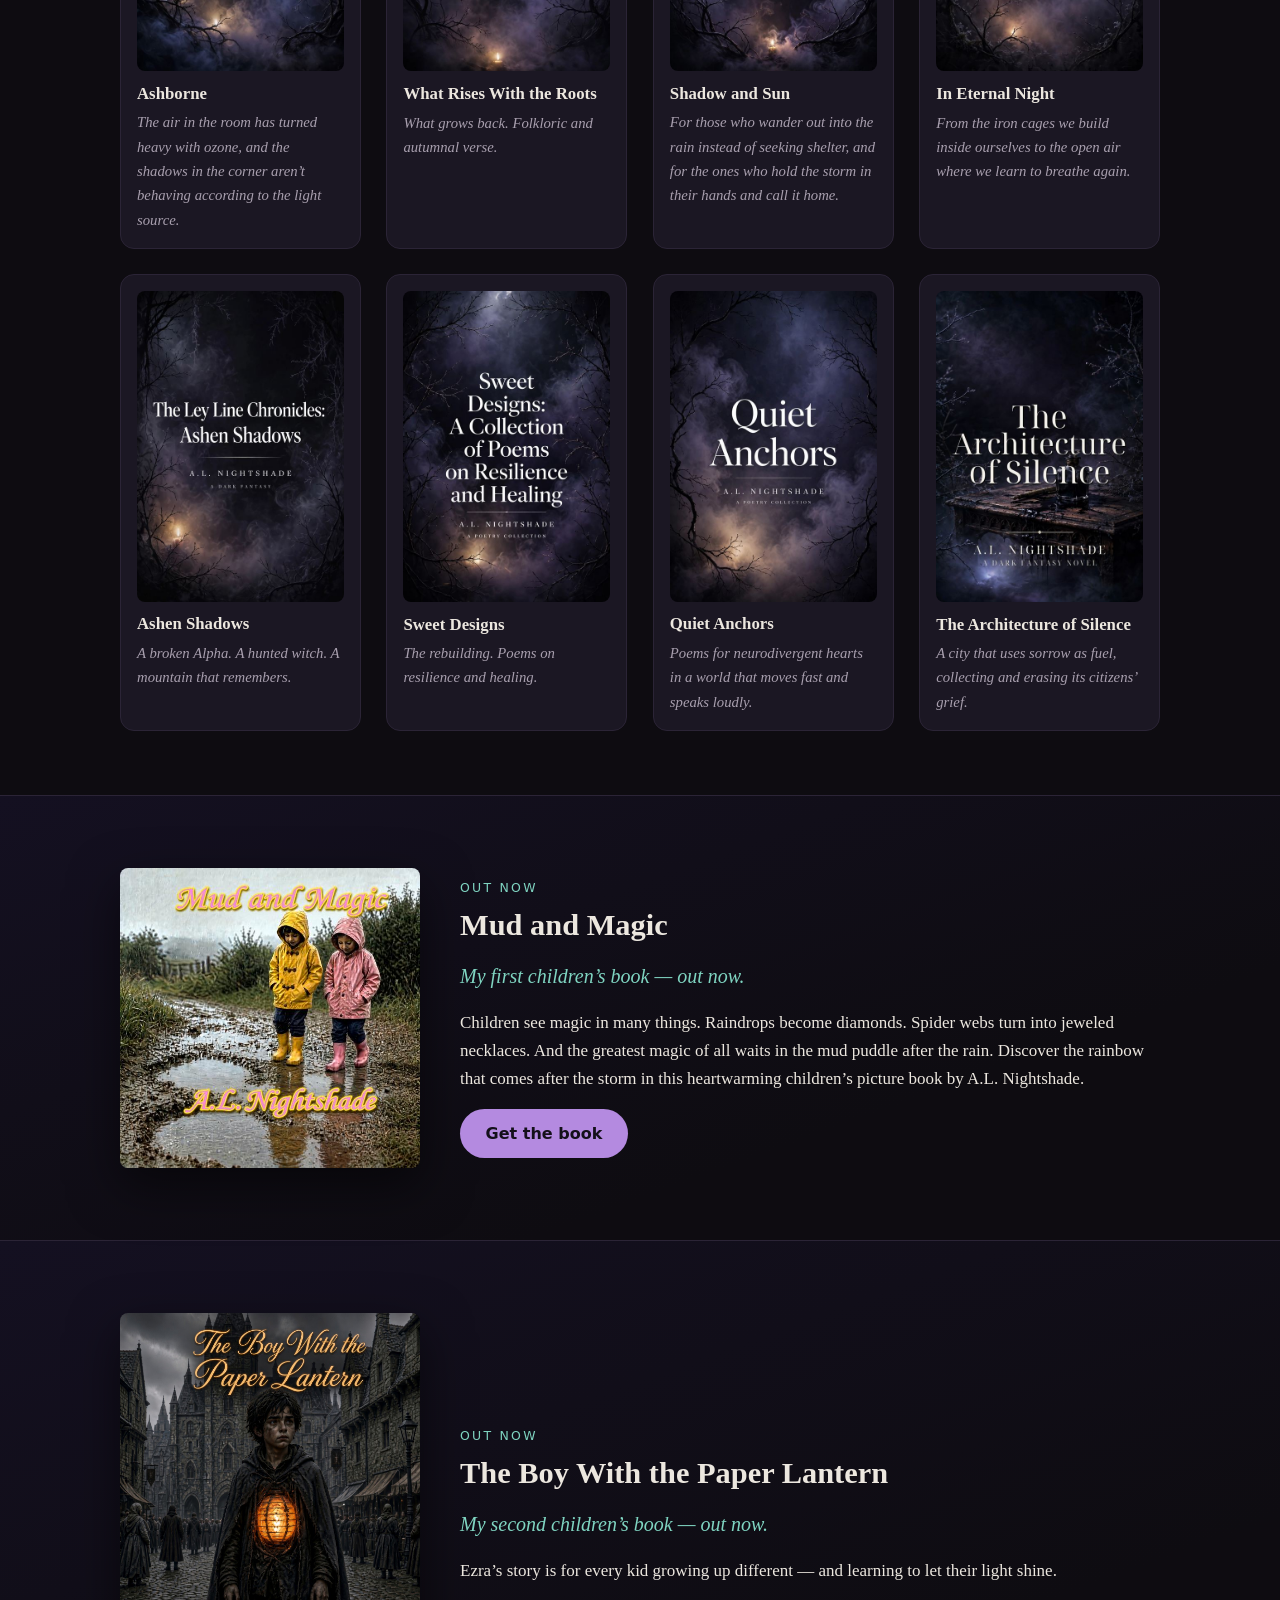
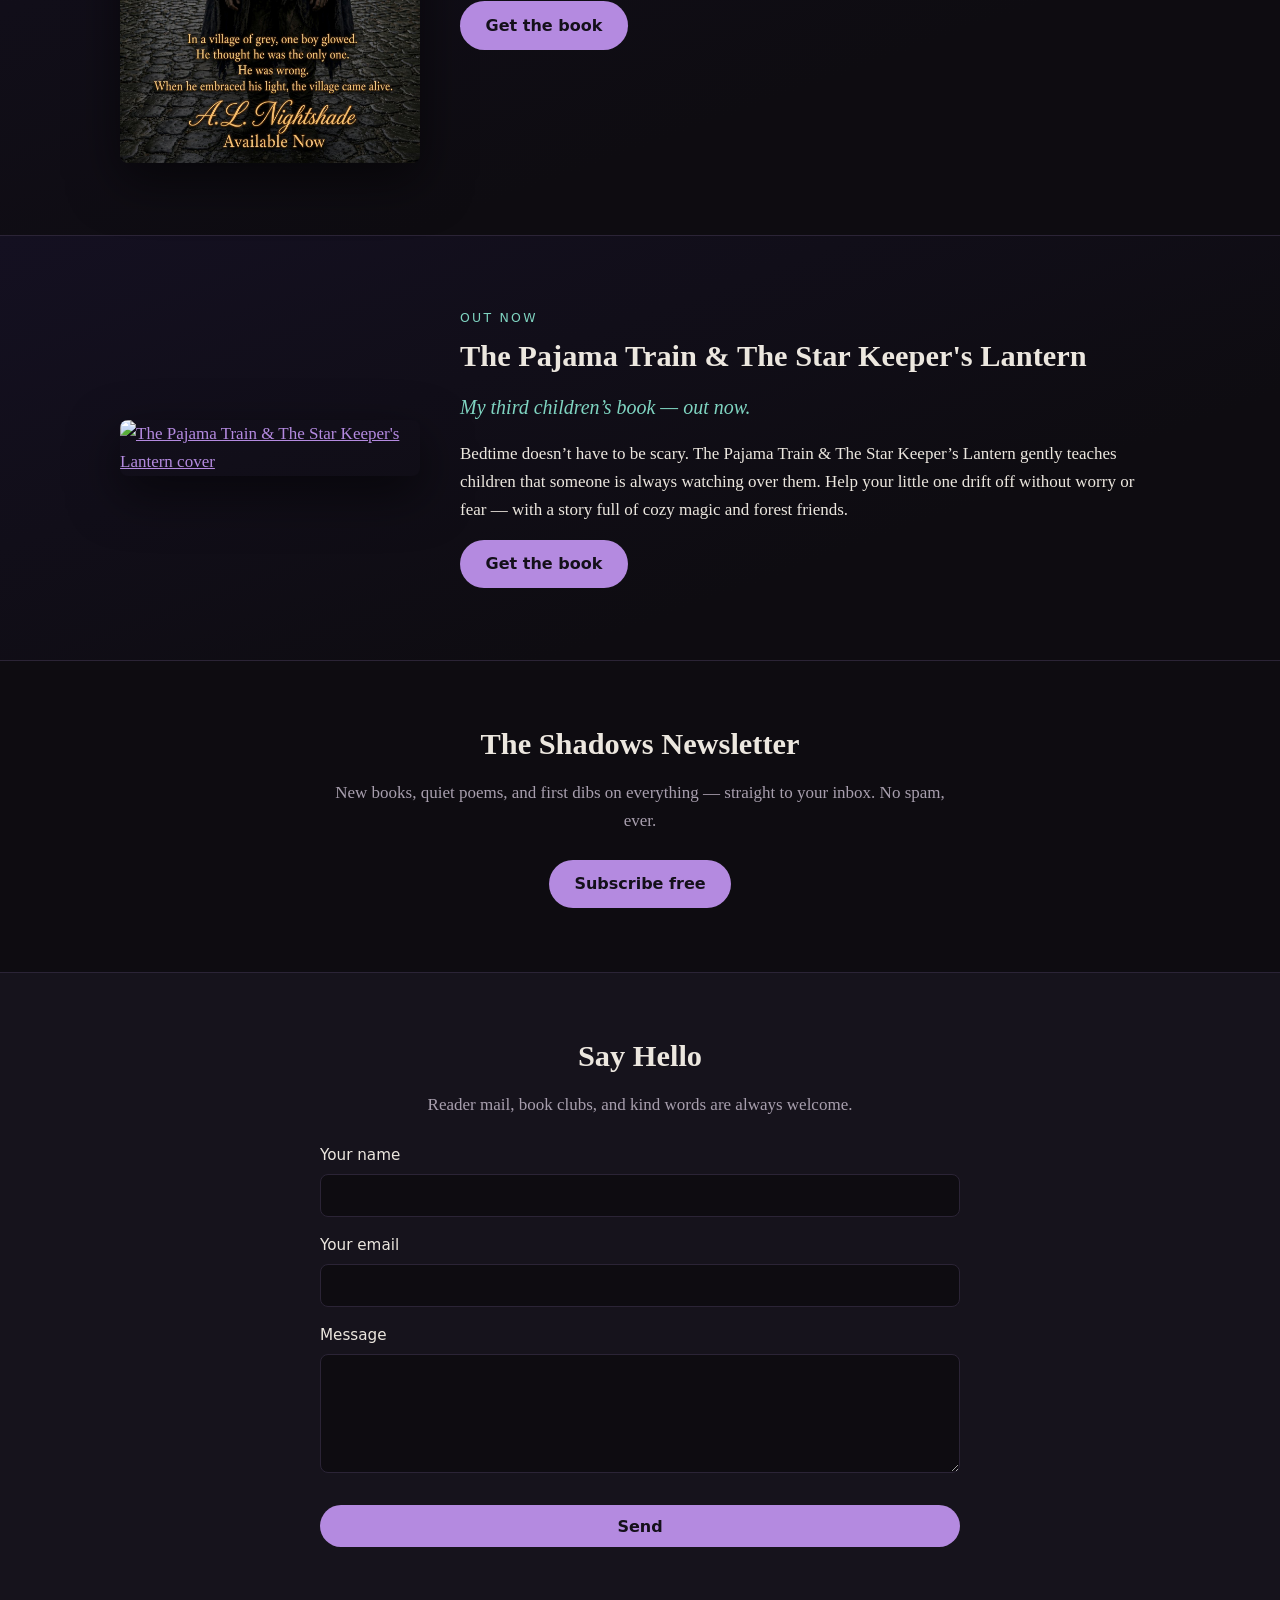
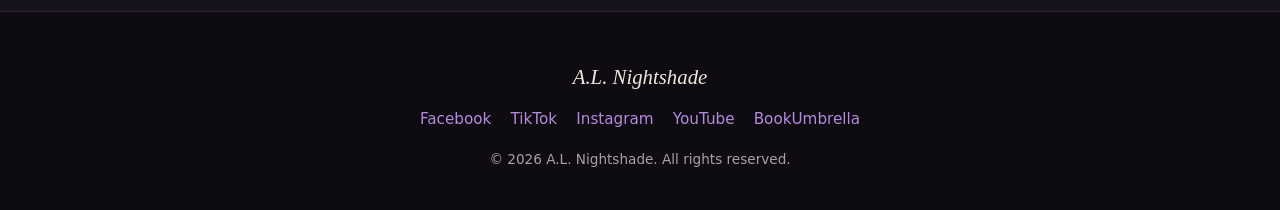
==== commit 7938ca8b: "Add The Pajama Train & The Star Keeper's Lantern to the site" ====
--- a/index.html
+++ b/index.html
@@ -78,6 +78,12 @@
           <h3>The Boy With the Paper Lantern</h3>
           <p>Ezra's story is for every kid growing up different &mdash; and learning to let their light shine.</p>
         </article>
+
+        <article class="card">
+          <a href="https://a.co/d/0fy8vdRa" target="_blank" rel="noopener"><img src="images/the-pajama-train.jpg" alt="The Pajama Train &amp; The Star Keeper's Lantern cover" loading="lazy"></a>
+          <h3>The Pajama Train &amp; The Star Keeper's Lantern</h3>
+          <p>A cozy, magical reminder that they&rsquo;re never alone in the night.</p>
+        </article>
       </div>
       <h3 id="darker">Poetry &amp; Darker Fiction</h3>
       <div class="grid">
@@ -210,6 +216,22 @@
         <p class="hook">My second children&rsquo;s book &mdash; out now.</p>
         <p>Ezra&rsquo;s story is for every kid growing up different &mdash; and learning to let their light shine.</p>
         <a class="btn" href="https://www.amazon.com/Boy-Paper-Lantern-L-Nightshade-ebook/dp/B0HNH6SLMR" target="_blank" rel="noopener">Get the book</a>
+      </div>
+    </div>
+  </section>
+
+  <!-- THE PAJAMA TRAIN & THE STAR KEEPER'S LANTERN -->
+  <section id="pajama-train" class="mud">
+    <div class="wrap mud-inner">
+      <div class="mud-cover">
+        <a href="https://a.co/d/0fy8vdRa" target="_blank" rel="noopener"><img src="images/the-pajama-train.jpg" alt="The Pajama Train &amp; The Star Keeper's Lantern cover" loading="lazy"></a>
+      </div>
+      <div class="mud-text">
+        <p class="kicker">Out now</p>
+        <h2>The Pajama Train &amp; The Star Keeper's Lantern</h2>
+        <p class="hook">My third children&rsquo;s book &mdash; out now.</p>
+        <p>Bedtime doesn&rsquo;t have to be scary. The Pajama Train &amp; The Star Keeper&rsquo;s Lantern gently teaches children that someone is always watching over them. Help your little one drift off without worry or fear &mdash; with a story full of cozy magic and forest friends.</p>
+        <a class="btn" href="https://a.co/d/0fy8vdRa" target="_blank" rel="noopener">Get the book</a>
       </div>
     </div>
   </section>
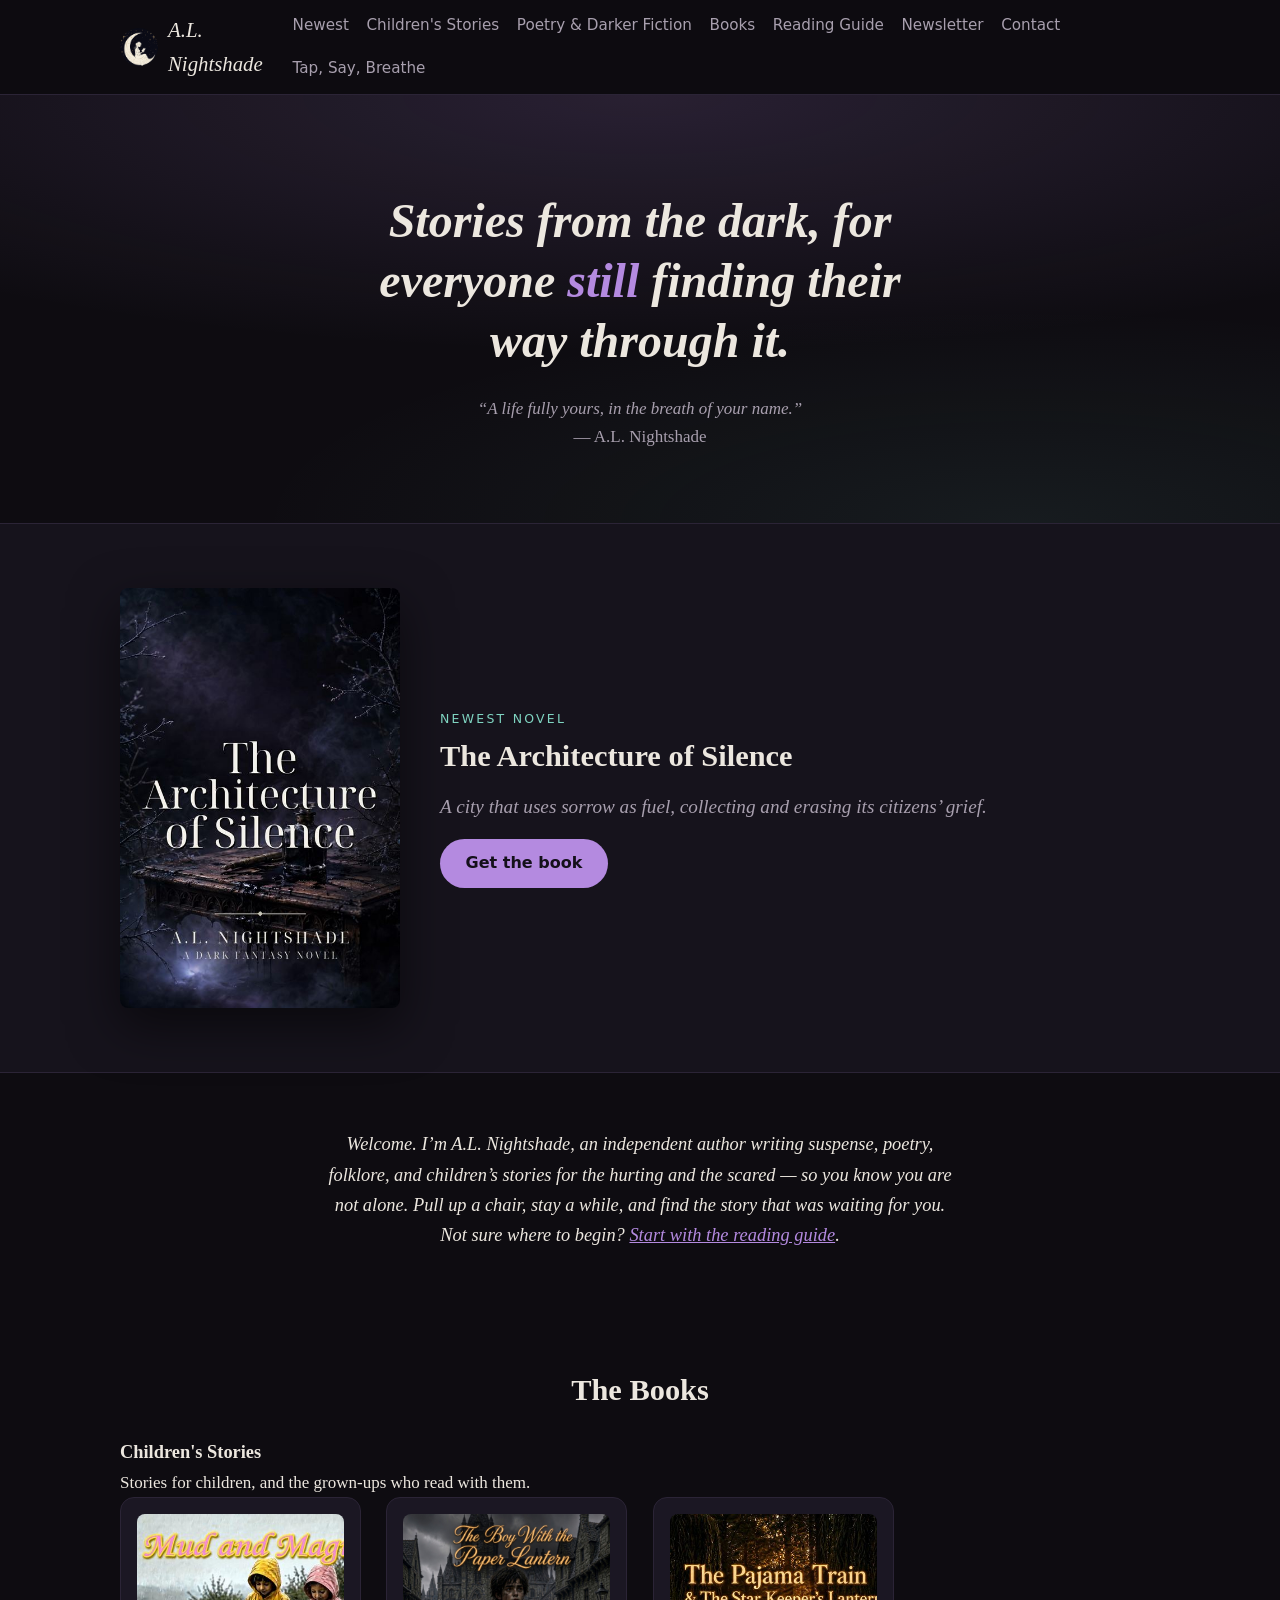
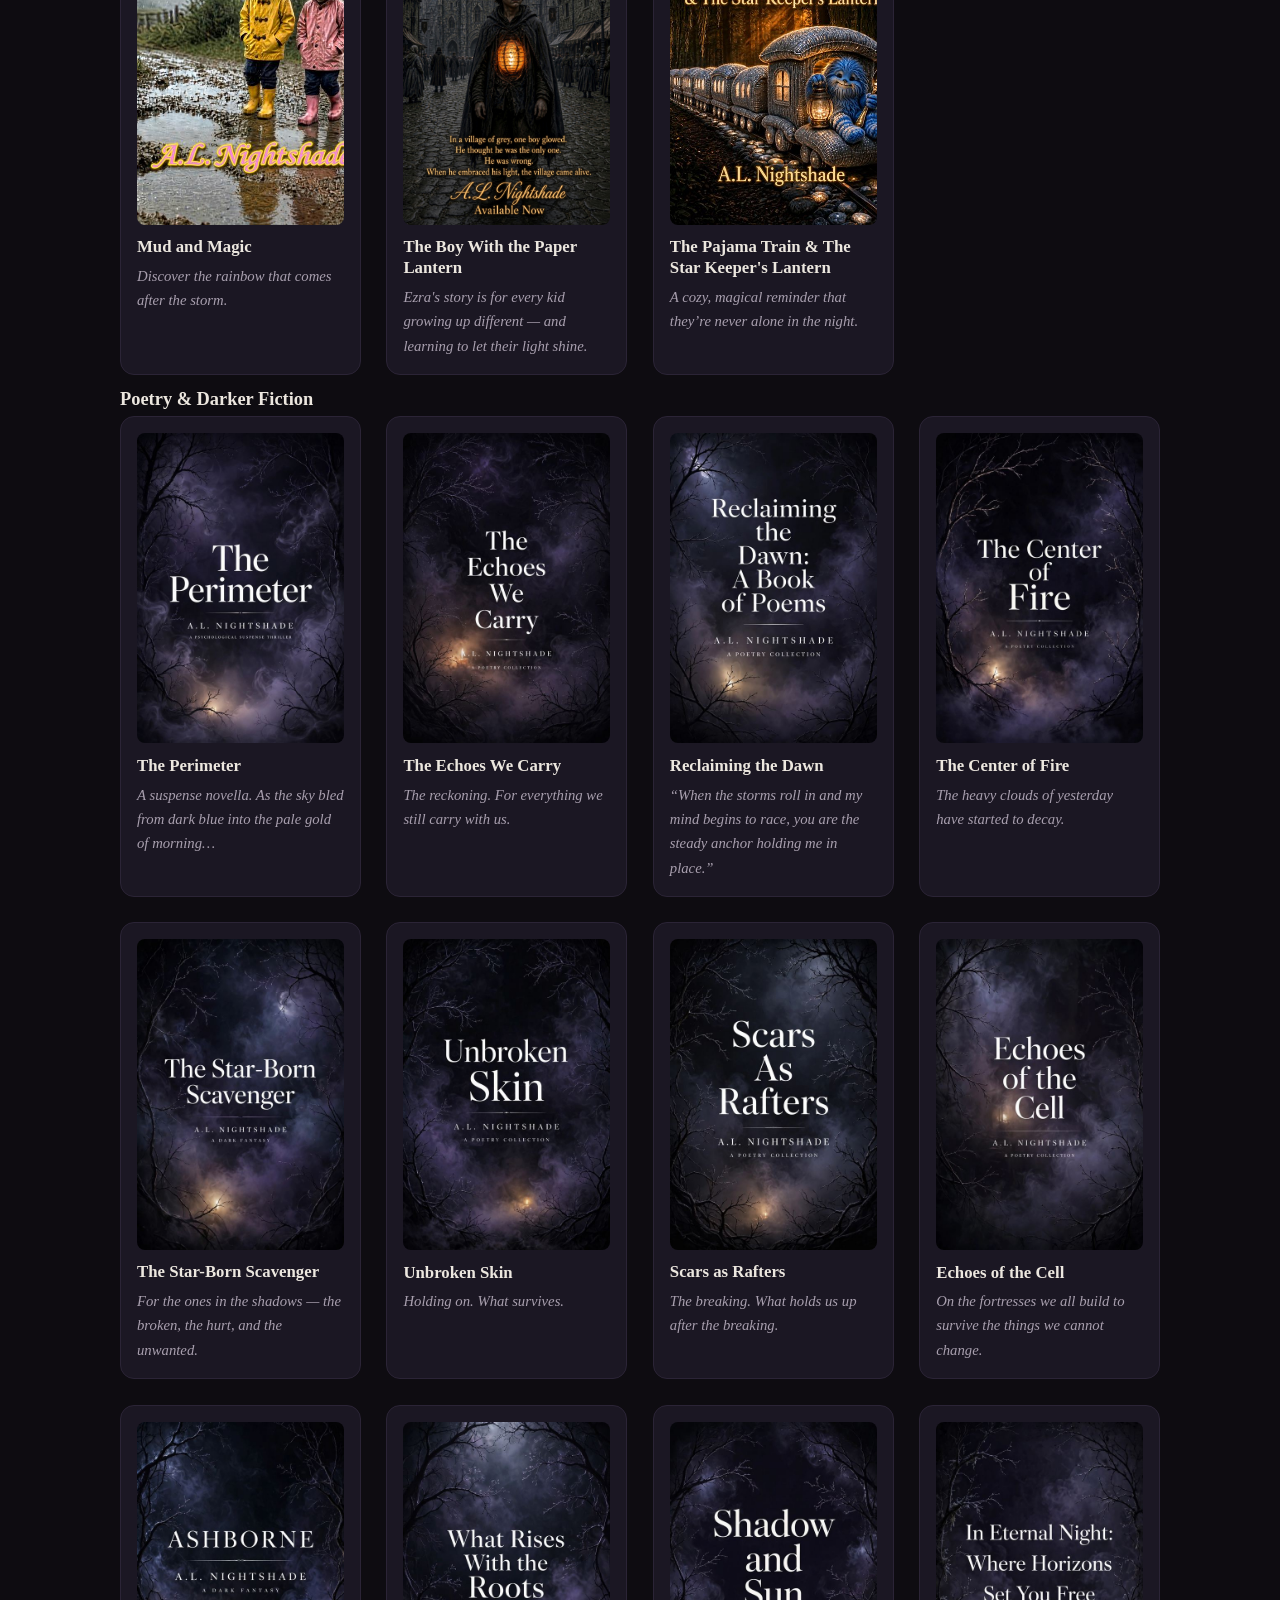
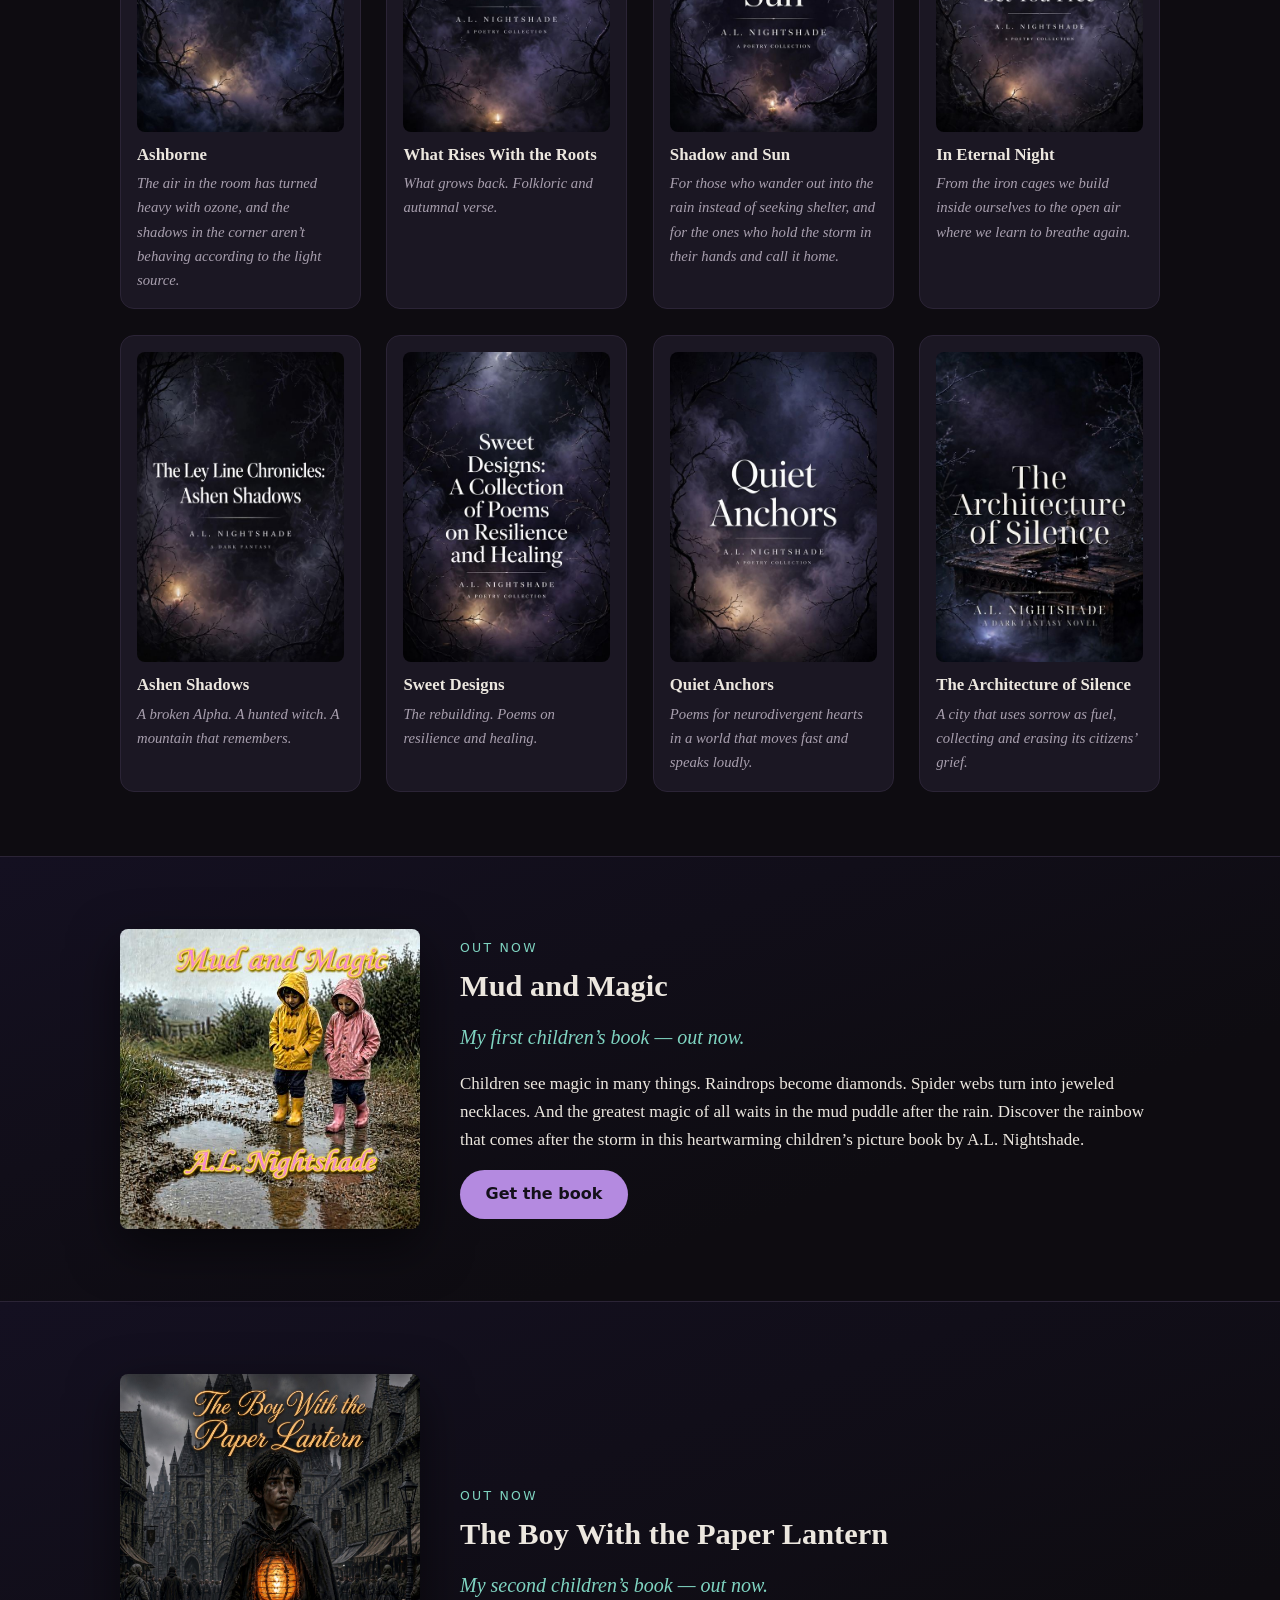
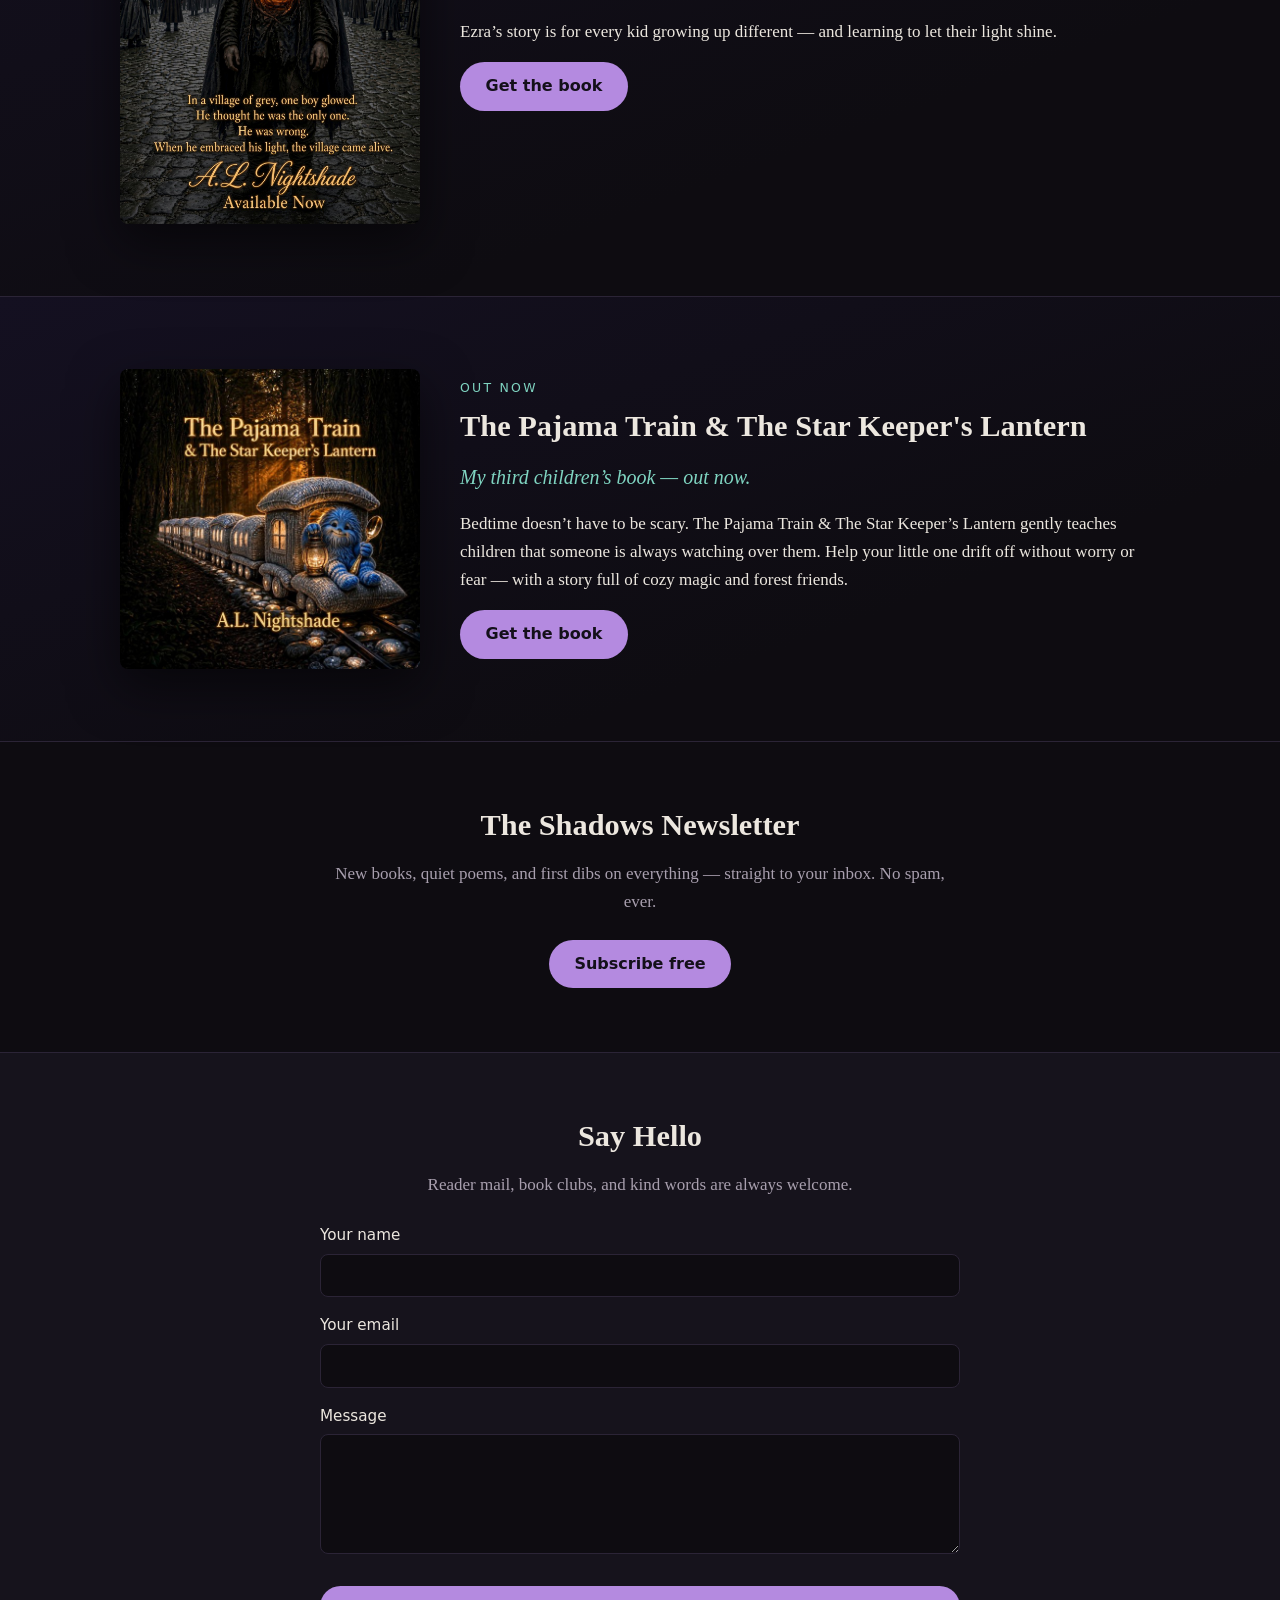
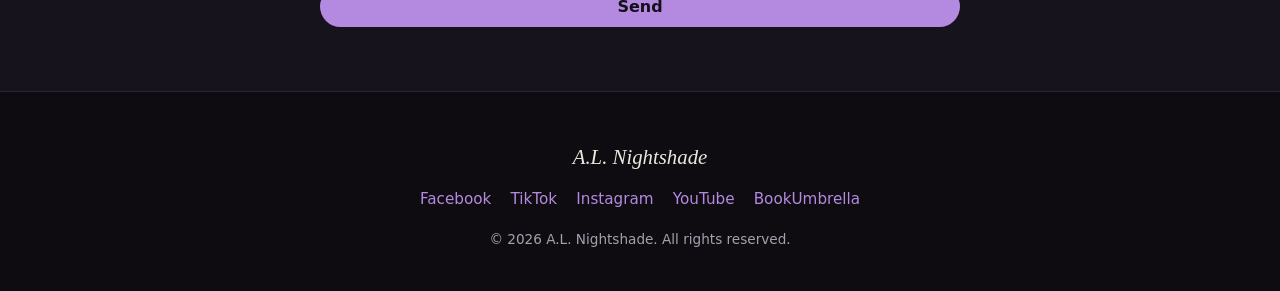
==== commit 7d0b4029: "Add Where to Start reading guide with Mabel and Cloud Collector covers" ====
--- a/index.html
+++ b/index.html
@@ -18,6 +18,7 @@
       <a href="#childrens">Children's Stories</a>
       <a href="#darker">Poetry &amp; Darker Fiction</a>
       <a href="#books">Books</a>
+      <a href="reading-guide.html">Reading Guide</a>
       <a href="#newsletter">Newsletter</a>
       <a href="#contact">Contact</a>
       <a href="tap-say-breathe/">Tap, Say, Breathe</a>
@@ -55,7 +56,7 @@
   <!-- WELCOME -->
   <section class="welcome">
     <div class="wrap narrow">
-      <p>Welcome. I&rsquo;m A.L. Nightshade, an independent author writing suspense, poetry, folklore, and children&rsquo;s stories for the hurting and the scared &mdash; so you know you are not alone. Pull up a chair, stay a while, and find the story that was waiting for you.</p>
+      <p>Welcome. I&rsquo;m A.L. Nightshade, an independent author writing suspense, poetry, folklore, and children&rsquo;s stories for the hurting and the scared &mdash; so you know you are not alone. Pull up a chair, stay a while, and find the story that was waiting for you. Not sure where to begin? <a href="reading-guide.html">Start with the reading guide</a>.</p>
     </div>
   </section>
 
--- a/style.css
+++ b/style.css
@@ -112,6 +112,15 @@
 /* book grid */
 .books { padding: 4rem 0; }
 .books h2 { text-align: center; margin-bottom: 2rem; }
+.guide-note { text-align: center; color: var(--muted); font-style: italic; max-width: 640px; margin: -1rem auto 2rem; }
+.guide-stage {
+  text-transform: uppercase;
+  letter-spacing: 0.18em;
+  font-size: 0.85rem;
+  color: var(--accent2);
+  font-family: system-ui, -apple-system, sans-serif;
+  margin: 2.5rem 0 1.2rem;
+}
 .grid {
   display: grid;
   grid-template-columns: repeat(auto-fill, minmax(200px, 1fr));
